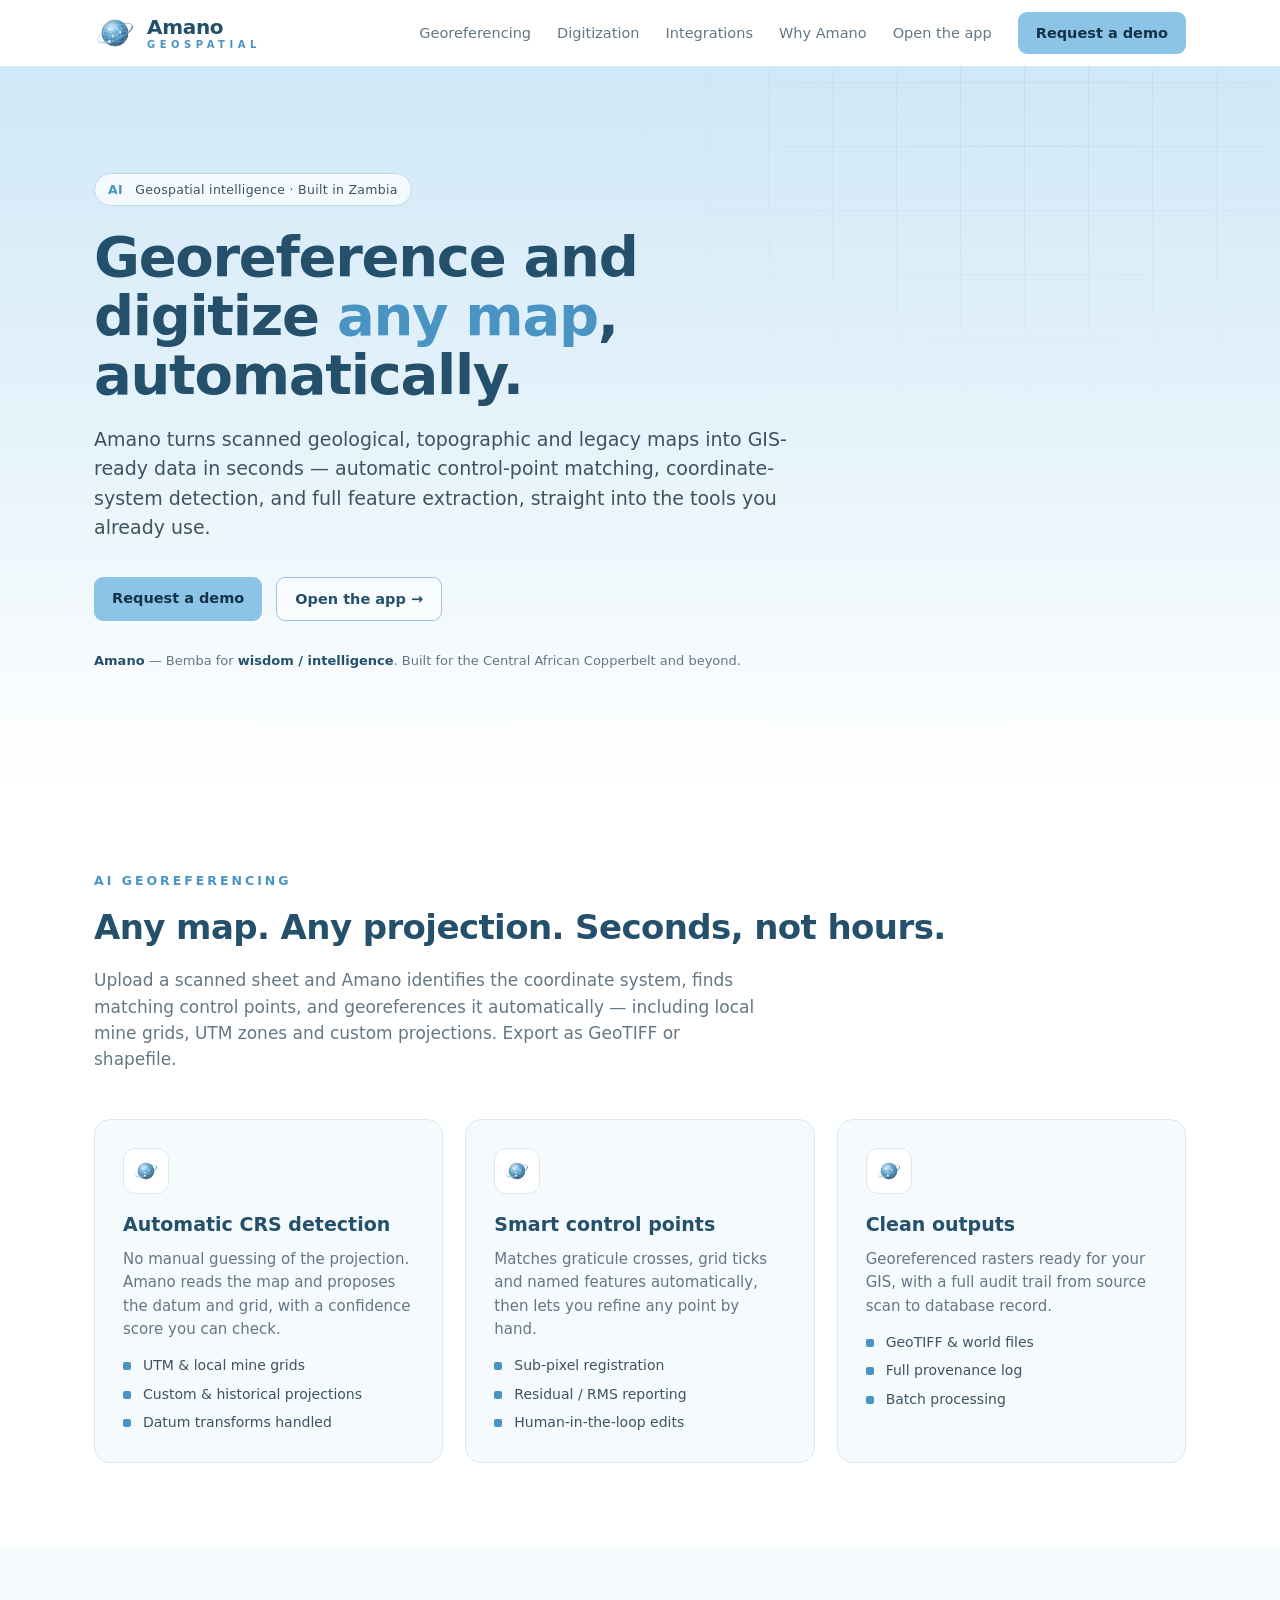
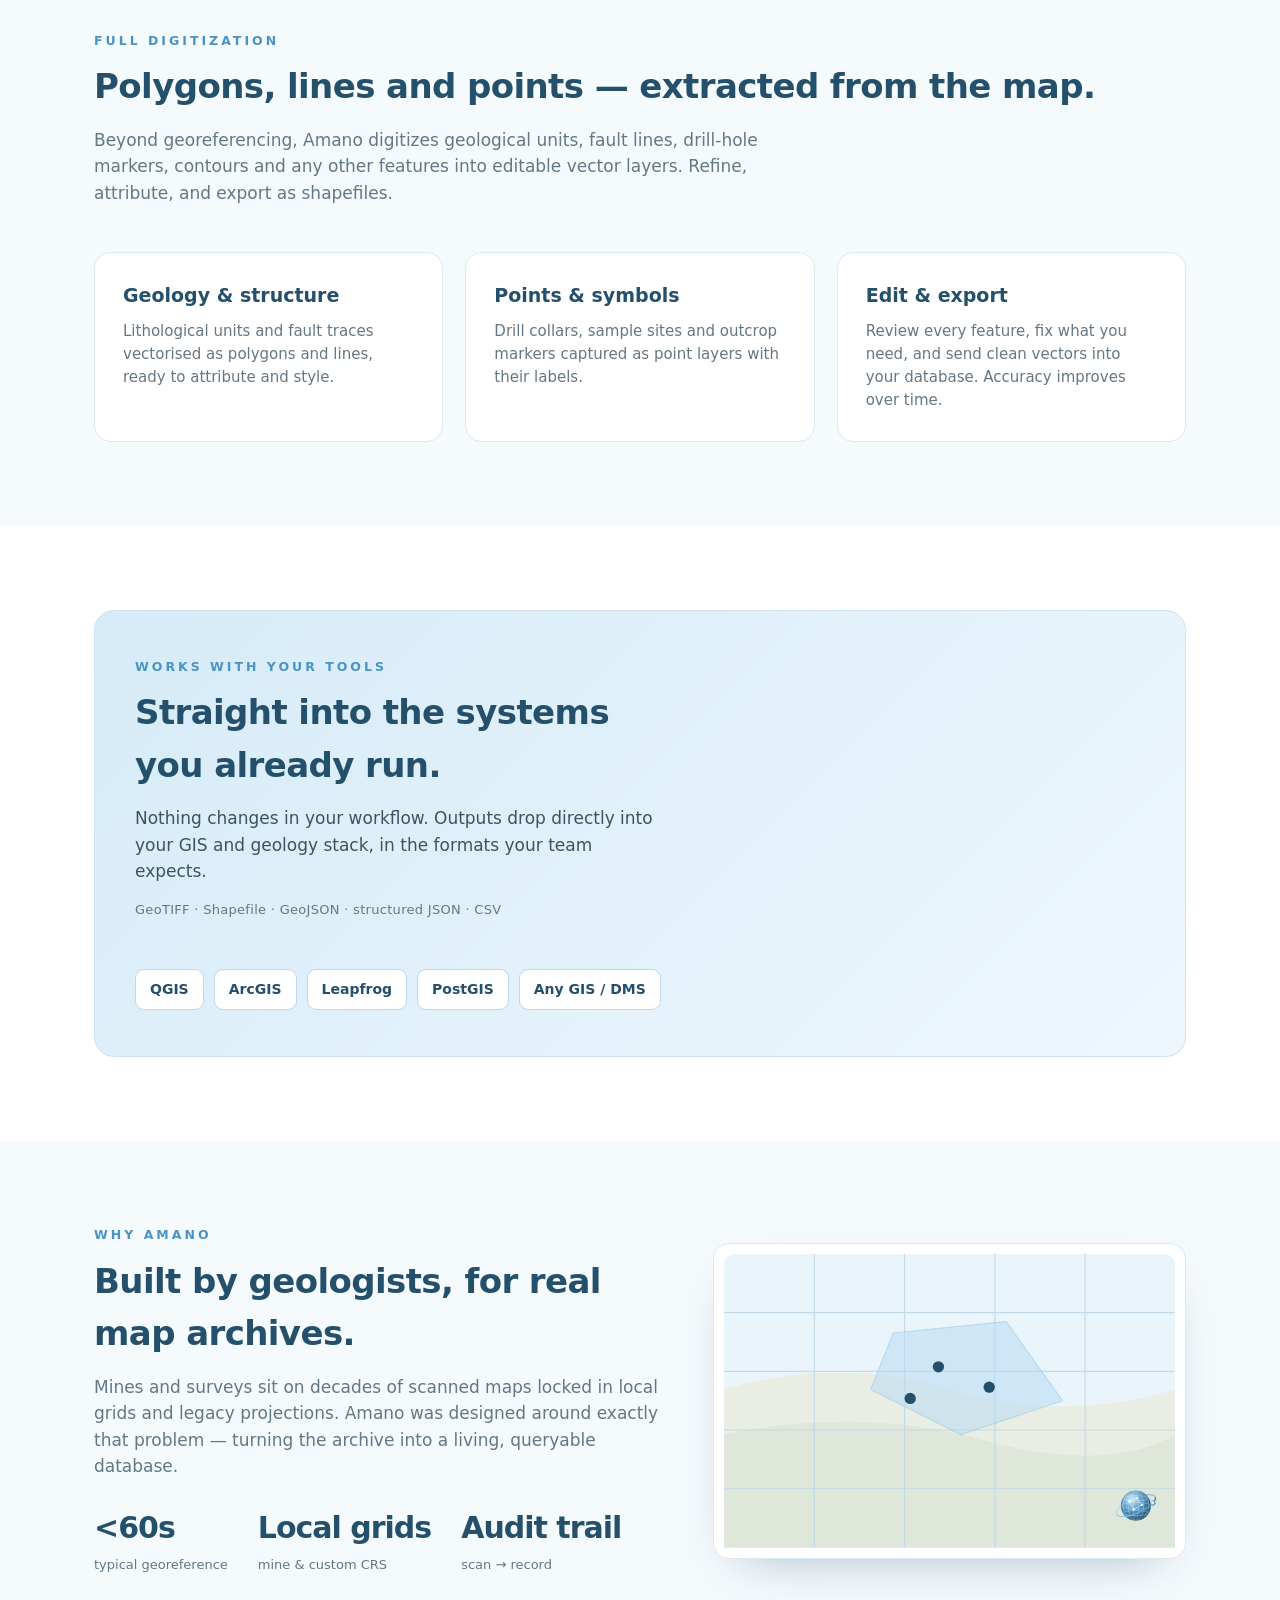
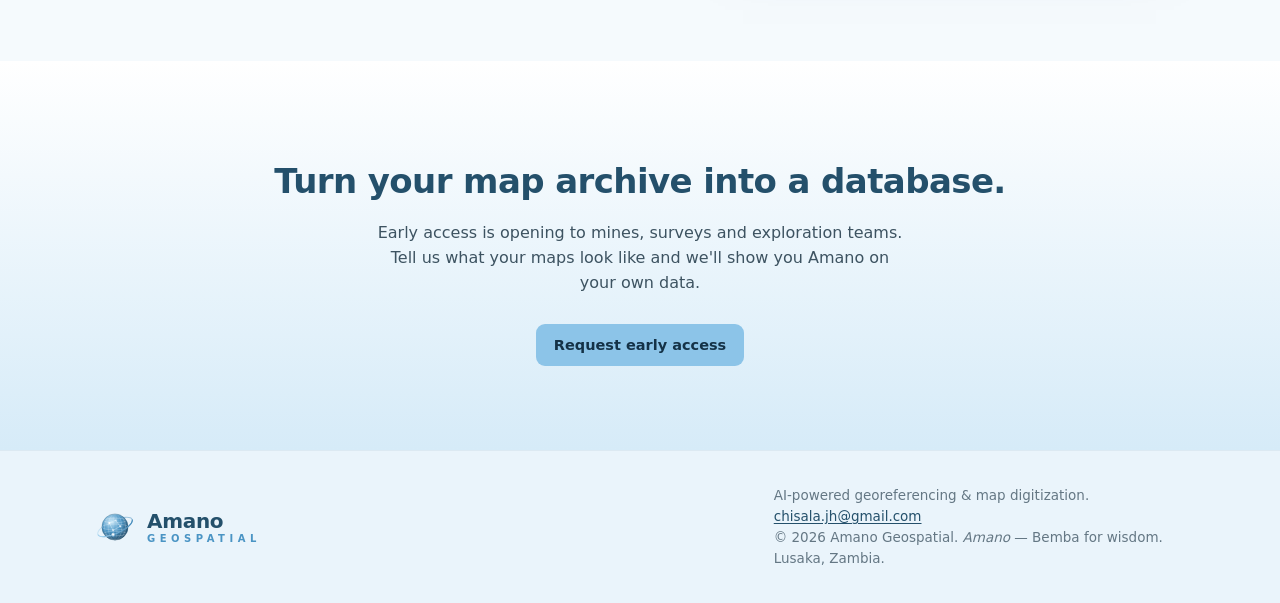
==== index.html @ bb5bf536 "Faded sky-blue and white palette across the app, site and logo Co-Authored-By: Claude Fable 5.2 <nor" ====
<!DOCTYPE html>
<html lang="en">
<head>
<meta charset="UTF-8">
<meta name="viewport" content="width=device-width, initial-scale=1.0">
<title>Amano Geospatial — AI georeferencing &amp; map digitization</title>
<meta name="description" content="Amano turns scanned geological, topographic and legacy maps into GIS-ready data: automatic georeferencing, coordinate-system detection and feature digitization. Built in Zambia.">
<link rel="canonical" href="https://amanogeospatial.com/">
<meta name="theme-color" content="#cfe8f7">

<!-- Icons -->
<link rel="icon" href="assets/favicon.ico" sizes="48x48">
<link rel="icon" href="assets/favicon.svg" type="image/svg+xml">
<link rel="apple-touch-icon" href="assets/apple-touch-icon.png">
<link rel="manifest" href="site.webmanifest">

<!-- Link previews (WhatsApp, LinkedIn, X) -->
<meta property="og:type" content="website">
<meta property="og:site_name" content="Amano Geospatial">
<meta property="og:title" content="Amano Geospatial — AI georeferencing &amp; map digitization">
<meta property="og:description" content="Turn scanned geological, topographic and legacy maps into GIS-ready data, automatically.">
<meta property="og:url" content="https://amanogeospatial.com/">
<meta property="og:image" content="https://amanogeospatial.com/assets/og-image.png">
<meta property="og:image:width" content="1200">
<meta property="og:image:height" content="630">
<meta property="og:image:alt" content="Amano Geospatial — georeference and digitize any map, automatically.">
<meta name="twitter:card" content="summary_large_image">
<meta name="twitter:title" content="Amano Geospatial — AI georeferencing &amp; map digitization">
<meta name="twitter:description" content="Turn scanned geological, topographic and legacy maps into GIS-ready data, automatically.">
<meta name="twitter:image" content="https://amanogeospatial.com/assets/og-image.png">

<link rel="stylesheet" href="css/style.css">

<script type="application/ld+json">
{
  "@context": "https://schema.org",
  "@type": "Organization",
  "name": "Amano Geospatial",
  "url": "https://amanogeospatial.com/",
  "logo": "https://amanogeospatial.com/assets/icon-512.png",
  "description": "AI-powered georeferencing and map digitization.",
  "email": "chisala.jh@gmail.com",
  "address": { "@type": "PostalAddress", "addressLocality": "Lusaka", "addressCountry": "ZM" }
}
</script>
</head>
<body>

<header class="nav">
  <div class="wrap">
    <a class="brand" href="#top" aria-label="Amano Geospatial — home">
      <img class="ico" src="assets/logo-animated.svg" alt="" width="38" height="38">
      <span class="wm"><b>Amano</b><span>GEOSPATIAL</span></span>
    </a>
    <nav class="links" aria-label="Main">
      <a href="#georef">Georeferencing</a>
      <a href="#digit">Digitization</a>
      <a href="#integrate">Integrations</a>
      <a href="#why">Why Amano</a>
      <a href="app/">Open the app</a>
      <a class="btn" href="mailto:chisala.jh@gmail.com?subject=Amano%20Geospatial%20demo">Request a demo</a>
    </nav>
  </div>
</header>

<main id="top">
  <section class="hero">
    <div class="wrap">
      <div class="tagpill"><b>AI</b> &nbsp;Geospatial intelligence · Built in Zambia</div>
      <h1>Georeference and digitize <em>any map</em>, automatically.</h1>
      <p class="sub">Amano turns scanned geological, topographic and legacy maps into GIS-ready data in seconds — automatic control-point matching, coordinate-system detection, and full feature extraction, straight into the tools you already use.</p>
      <div class="cta">
        <a class="btn" href="mailto:chisala.jh@gmail.com?subject=Amano%20Geospatial%20demo">Request a demo</a>
        <a class="btn ghost" href="app/">Open the app →</a>
      </div>
      <div class="meta"><b>Amano</b> — Bemba for <b>wisdom / intelligence</b>. Built for the Central African Copperbelt and beyond.</div>
    </div>
  </section>

  <section id="georef">
    <div class="wrap">
      <div class="eyebrow">AI Georeferencing</div>
      <h2>Any map. Any projection. Seconds, not hours.</h2>
      <p class="lead">Upload a scanned sheet and Amano identifies the coordinate system, finds matching control points, and georeferences it automatically — including local mine grids, UTM zones and custom projections. Export as GeoTIFF or shapefile.</p>
      <div class="grid">
        <div class="card">
          <div class="cico"><img class="ico" src="assets/logo-animated.svg" alt="" width="38" height="38"></div>
          <h3>Automatic CRS detection</h3>
          <p>No manual guessing of the projection. Amano reads the map and proposes the datum and grid, with a confidence score you can check.</p>
          <ul><li>UTM &amp; local mine grids</li><li>Custom &amp; historical projections</li><li>Datum transforms handled</li></ul>
        </div>
        <div class="card">
          <div class="cico"><img class="ico" src="assets/logo-animated.svg" alt="" width="38" height="38"></div>
          <h3>Smart control points</h3>
          <p>Matches graticule crosses, grid ticks and named features automatically, then lets you refine any point by hand.</p>
          <ul><li>Sub-pixel registration</li><li>Residual / RMS reporting</li><li>Human-in-the-loop edits</li></ul>
        </div>
        <div class="card">
          <div class="cico"><img class="ico" src="assets/logo-animated.svg" alt="" width="38" height="38"></div>
          <h3>Clean outputs</h3>
          <p>Georeferenced rasters ready for your GIS, with a full audit trail from source scan to database record.</p>
          <ul><li>GeoTIFF &amp; world files</li><li>Full provenance log</li><li>Batch processing</li></ul>
        </div>
      </div>
    </div>
  </section>

  <section id="digit" class="tint">
    <div class="wrap">
      <div class="eyebrow">Full Digitization</div>
      <h2>Polygons, lines and points — extracted from the map.</h2>
      <p class="lead">Beyond georeferencing, Amano digitizes geological units, fault lines, drill-hole markers, contours and any other features into editable vector layers. Refine, attribute, and export as shapefiles.</p>
      <div class="grid">
        <div class="card"><h3>Geology &amp; structure</h3><p>Lithological units and fault traces vectorised as polygons and lines, ready to attribute and style.</p></div>
        <div class="card"><h3>Points &amp; symbols</h3><p>Drill collars, sample sites and outcrop markers captured as point layers with their labels.</p></div>
        <div class="card"><h3>Edit &amp; export</h3><p>Review every feature, fix what you need, and send clean vectors into your database. Accuracy improves over time.</p></div>
      </div>
    </div>
  </section>

  <section id="integrate">
    <div class="wrap">
      <div class="band">
        <div class="copy">
          <div class="eyebrow">Works with your tools</div>
          <h2>Straight into the systems you already run.</h2>
          <p class="lead">Nothing changes in your workflow. Outputs drop directly into your GIS and geology stack, in the formats your team expects.</p>
          <div class="formats">GeoTIFF · Shapefile · GeoJSON · structured JSON · CSV</div>
        </div>
        <div>
          <div class="chips">
            <span class="chip">QGIS</span><span class="chip">ArcGIS</span><span class="chip">Leapfrog</span>
            <span class="chip">PostGIS</span><span class="chip">Any GIS / DMS</span>
          </div>
        </div>
      </div>
    </div>
  </section>

  <section id="why" class="why">
    <div class="wrap">
      <div class="two">
        <div>
          <div class="eyebrow">Why Amano</div>
          <h2>Built by geologists, for real map archives.</h2>
          <p class="lead">Mines and surveys sit on decades of scanned maps locked in local grids and legacy projections. Amano was designed around exactly that problem — turning the archive into a living, queryable database.</p>
          <div class="statrow">
            <div class="stat"><b>&lt;60s</b><span>typical georeference</span></div>
            <div class="stat"><b>Local grids</b><span>mine &amp; custom CRS</span></div>
            <div class="stat"><b>Audit trail</b><span>scan → record</span></div>
          </div>
        </div>
        <div class="mapcard">
          <svg viewBox="0 0 400 260" width="100%" role="img" aria-label="Illustration of a georeferenced map">
            <rect width="400" height="260" rx="10" fill="#eaf4fb"/>
            <path d="M0 120 Q100 90 200 120 T400 120 L400 260 L0 260Z" fill="#e9ede3"/>
            <path d="M0 160 Q120 135 230 165 T400 160 L400 260 L0 260Z" fill="#dfe6da"/>
            <g stroke="#c2d9e8" stroke-width="1">
              <line x1="0" y1="52" x2="400" y2="52"/><line x1="0" y1="104" x2="400" y2="104"/>
              <line x1="0" y1="156" x2="400" y2="156"/><line x1="0" y1="208" x2="400" y2="208"/>
              <line x1="80" y1="0" x2="80" y2="260"/><line x1="160" y1="0" x2="160" y2="260"/>
              <line x1="240" y1="0" x2="240" y2="260"/><line x1="320" y1="0" x2="320" y2="260"/>
            </g>
            <polygon points="150,70 250,60 300,130 210,160 130,120" fill="#b9dcf2" opacity="0.55" stroke="#8cc4e8"/>
            <circle cx="190" cy="100" r="5" fill="#24506b"/><circle cx="235" cy="118" r="5" fill="#24506b"/>
            <circle cx="165" cy="128" r="5" fill="#24506b"/>
            <image href="assets/logo-icon.svg" x="344" y="202" width="42" height="42"/>
          </svg>
        </div>
      </div>
    </div>
  </section>

  <section class="final">
    <div class="wrap">
      <h2>Turn your map archive into a database.</h2>
      <p>Early access is opening to mines, surveys and exploration teams. Tell us what your maps look like and we'll show you Amano on your own data.</p>
      <div class="cta center">
        <a class="btn" href="mailto:chisala.jh@gmail.com?subject=Amano%20Geospatial%20early%20access">Request early access</a>
      </div>
    </div>
  </section>
</main>

<footer>
  <div class="wrap">
    <a class="brand" href="#top" aria-label="Amano Geospatial — back to top">
      <img class="ico" src="assets/logo-animated.svg" alt="" width="38" height="38">
      <span class="wm"><b>Amano</b><span>GEOSPATIAL</span></span>
    </a>
    <div class="note">AI-powered georeferencing &amp; map digitization. <a href="mailto:chisala.jh@gmail.com">chisala.jh@gmail.com</a><br>© 2026 Amano Geospatial. <em>Amano</em> — Bemba for wisdom. Lusaka, Zambia.</div>
  </div>
</footer>

</body>
</html>
---- css/style.css ----
/* Amano Geospatial — site styles */
:root{
  --cobalt:#24506b; --cobalt2:#4a94c4; --amber:#8cc4e8; --amber2:#b9dcf2;
  --ink:#1c2f3b; --paper:#f5fafd; --slate:#647784; --line:#dce9f2;
}
*{box-sizing:border-box;margin:0;padding:0}
html{scroll-behavior:smooth}
body{font-family:'Segoe UI','Inter',system-ui,-apple-system,Arial,sans-serif;color:var(--ink);background:#fff;line-height:1.55;-webkit-font-smoothing:antialiased}
.wrap{max-width:1140px;margin:0 auto;padding:0 24px}
a{color:inherit;text-decoration:none}
a:focus-visible{outline:3px solid var(--amber2);outline-offset:3px;border-radius:6px}
[id]{scroll-margin-top:76px}

/* wordmark */
.brand{display:flex;align-items:center;gap:11px}
.brand .ico{width:42px;height:42px;flex:0 0 42px}
.brand .wm{display:flex;flex-direction:column;line-height:1}
.brand .wm b{font-size:20px;font-weight:700;letter-spacing:-.3px;color:var(--cobalt)}
.brand .wm span{font-size:10px;font-weight:600;letter-spacing:4.5px;color:var(--amber);margin-top:3px}

/* nav */
header.nav{position:sticky;top:0;z-index:20;background:rgba(255,255,255,.9);backdrop-filter:blur(8px);-webkit-backdrop-filter:blur(8px);border-bottom:1px solid var(--line)}
.nav .wrap{display:flex;align-items:center;justify-content:space-between;height:66px}
.nav .links{display:flex;gap:26px;align-items:center}
.nav .links a{font-size:14.5px;color:var(--slate);font-weight:500}
.nav .links a:hover{color:var(--cobalt)}
.btn,.nav .links a.btn{display:inline-block;background:var(--amber);color:#fff;font-weight:600;font-size:14.5px;padding:10px 18px;border-radius:9px;transition:.15s}
.btn:hover,.nav .links a.btn:hover{background:#74b4dd;color:#fff;transform:translateY(-1px)}
.btn.ghost{background:transparent;color:#fff;border:1px solid rgba(255,255,255,.35)}
.btn.ghost:hover{background:rgba(255,255,255,.1)}

/* hero */
.hero{position:relative;padding:20px 0;background:radial-gradient(1200px 600px at 78% -10%,#4a94c4 0%,#24506b 55%,#1d4460 100%);color:#fff;overflow:hidden}
.hero::after{content:"";position:absolute;inset:0;background-image:
   repeating-linear-gradient(0deg,rgba(255,255,255,.05) 0 1px,transparent 1px 64px),
   repeating-linear-gradient(90deg,rgba(255,255,255,.05) 0 1px,transparent 1px 64px);
   -webkit-mask:radial-gradient(600px 400px at 80% 10%,#000,transparent 75%);
   mask:radial-gradient(600px 400px at 80% 10%,#000,transparent 75%);pointer-events:none}
.hero .wrap{position:relative;z-index:2;padding:86px 24px 96px}
.tagpill{display:inline-flex;align-items:center;gap:8px;font-size:12.5px;letter-spacing:.3px;background:rgba(255,255,255,.08);border:1px solid rgba(255,255,255,.16);padding:6px 13px;border-radius:999px;color:#dfe6da;margin-bottom:22px}
.tagpill b{color:var(--amber2);font-weight:700}
h1{font-size:clamp(32px,5vw,56px);font-weight:700;letter-spacing:-1.3px;line-height:1.05;max-width:16ch}
h1 em{font-style:normal;color:var(--amber2)}
.hero p.sub{margin-top:20px;font-size:clamp(16px,2vw,19px);color:#d5dccf;max-width:60ch}
.cta{margin-top:34px;display:flex;gap:14px;flex-wrap:wrap}
.cta.center{justify-content:center;margin-top:28px}
.hero .meta{margin-top:30px;font-size:13px;color:#a9b5a6}
.hero .meta b{color:#e9ede3}

/* sections */
section{padding:84px 0}
section.tint{background:var(--paper)}
.eyebrow{font-size:12.5px;font-weight:700;letter-spacing:3px;text-transform:uppercase;color:var(--amber)}
h2{font-size:clamp(24px,3.3vw,34px);font-weight:700;letter-spacing:-.6px;color:var(--cobalt);margin-top:10px}
.lead{color:var(--slate);font-size:17px;max-width:62ch;margin-top:14px}

.grid{display:grid;grid-template-columns:repeat(3,1fr);gap:22px;margin-top:46px}
.card{background:var(--paper);border:1px solid var(--line);border-radius:16px;padding:28px}
section.tint .card{background:#fff}
.card .cico{width:46px;height:46px;border-radius:12px;background:#fff;border:1px solid var(--line);display:flex;align-items:center;justify-content:center;margin-bottom:16px}
.card .cico .ico{width:26px;height:26px}
.card h3{font-size:19px;color:var(--cobalt);font-weight:700}
.card p{color:var(--slate);font-size:15px;margin-top:9px}
.card ul{list-style:none;margin-top:14px;display:flex;flex-direction:column;gap:7px}
.card li{font-size:14px;color:#3d5361;padding-left:20px;position:relative}
.card li::before{content:"";position:absolute;left:0;top:7px;width:8px;height:8px;border-radius:2px;background:var(--amber)}

/* integrations band */
.band{background:var(--cobalt);color:#fff;border-radius:20px;padding:46px 40px;display:flex;gap:40px;align-items:center;flex-wrap:wrap;justify-content:space-between}
.band .copy{max-width:52ch}
.band .eyebrow{color:var(--amber2)}
.band h2{color:#fff}
.band .lead{color:#c3cdbd}
.chips{display:flex;gap:10px;flex-wrap:wrap;margin-top:8px}
.chip{background:rgba(255,255,255,.1);border:1px solid rgba(255,255,255,.18);border-radius:9px;padding:9px 14px;font-size:14px;font-weight:600;color:#f1f4ec}
.formats{font-size:13px;color:#a9b5a6;margin-top:16px;letter-spacing:.3px}

/* why */
.why{background:var(--paper)}
.why .two{display:grid;grid-template-columns:1.1fr .9fr;gap:40px;align-items:center}
.statrow{display:flex;gap:30px;margin-top:26px;flex-wrap:wrap}
.stat b{display:block;font-size:30px;color:var(--cobalt);font-weight:700;letter-spacing:-1px}
.stat span{font-size:13px;color:var(--slate)}
.mapcard{background:#fff;border:1px solid var(--line);border-radius:16px;padding:10px;box-shadow:0 20px 50px -30px rgba(36,80,107,.5)}
.mapcard svg{display:block}

/* cta footer */
.final{background:radial-gradient(900px 500px at 50% 120%,#4a94c4,#24506b);color:#fff;text-align:center}
.final h2{color:#fff}
.final p{color:#d5dccf;max-width:52ch;margin:14px auto 0}
footer{background:#1d4460;color:#a9b5a6;font-size:13.5px;padding:34px 0}
footer .wrap{display:flex;justify-content:space-between;gap:20px;flex-wrap:wrap;align-items:center}
footer .brand .wm b{color:#fff}
footer .note{max-width:48ch}
footer .note a{color:#e9ede3;text-decoration:underline;text-underline-offset:2px}

@media(max-width:860px){
  .grid{grid-template-columns:1fr}
  .nav .links a:not(.btn){display:none}
  .why .two{grid-template-columns:1fr}
  section{padding:64px 0}
  .hero{padding:0}
  .hero .wrap{padding:64px 24px 72px}
  .band{padding:34px 26px}
}
@media(prefers-reduced-motion:reduce){
  html{scroll-behavior:auto}
  .btn{transition:none}
}

/* sky-and-white theme */
.btn,.nav .links a.btn{color:#143247}
.btn:hover,.nav .links a.btn:hover{color:#0f2a3c}
.brand .wm span,.eyebrow,.band .eyebrow{color:var(--cobalt2)}
.card li::before{background:var(--cobalt2)}
a:focus-visible{outline-color:var(--cobalt2)}
.hero{background:linear-gradient(180deg,#cfe8f7 0%,#e8f4fb 55%,#ffffff 100%);color:var(--ink)}
.hero::after{background-image:repeating-linear-gradient(0deg,rgba(36,80,107,.07) 0 1px,transparent 1px 64px),repeating-linear-gradient(90deg,rgba(36,80,107,.07) 0 1px,transparent 1px 64px)}
h1{color:var(--cobalt)} h1 em{color:var(--cobalt2)}
.hero p.sub{color:#3d5361}
.tagpill{background:rgba(255,255,255,.7);border-color:#bcd9ec;color:#3d5361} .tagpill b{color:var(--cobalt2)}
.btn.ghost{color:var(--cobalt);border-color:#9cc4de;background:rgba(255,255,255,.6)} .btn.ghost:hover{background:#fff;color:var(--cobalt)}
.hero .meta{color:#647784} .hero .meta b{color:var(--cobalt)}
.band{background:linear-gradient(135deg,#d6ebf8,#eef7fd);color:var(--ink);border:1px solid #cfe2ef}
.band h2{color:var(--cobalt)} .band .lead{color:#3d5361}
.chip{background:#fff;border-color:#bcd9ec;color:var(--cobalt)} .formats{color:#647784}
.final{background:linear-gradient(180deg,#ffffff 0%,#d6ebf8 100%);color:var(--ink)}
.final h2{color:var(--cobalt)} .final p{color:#3d5361}
footer{background:#eaf4fb;color:#647784;border-top:1px solid #dce9f2}
footer .brand .wm b{color:var(--cobalt)} footer .note a{color:var(--cobalt)}
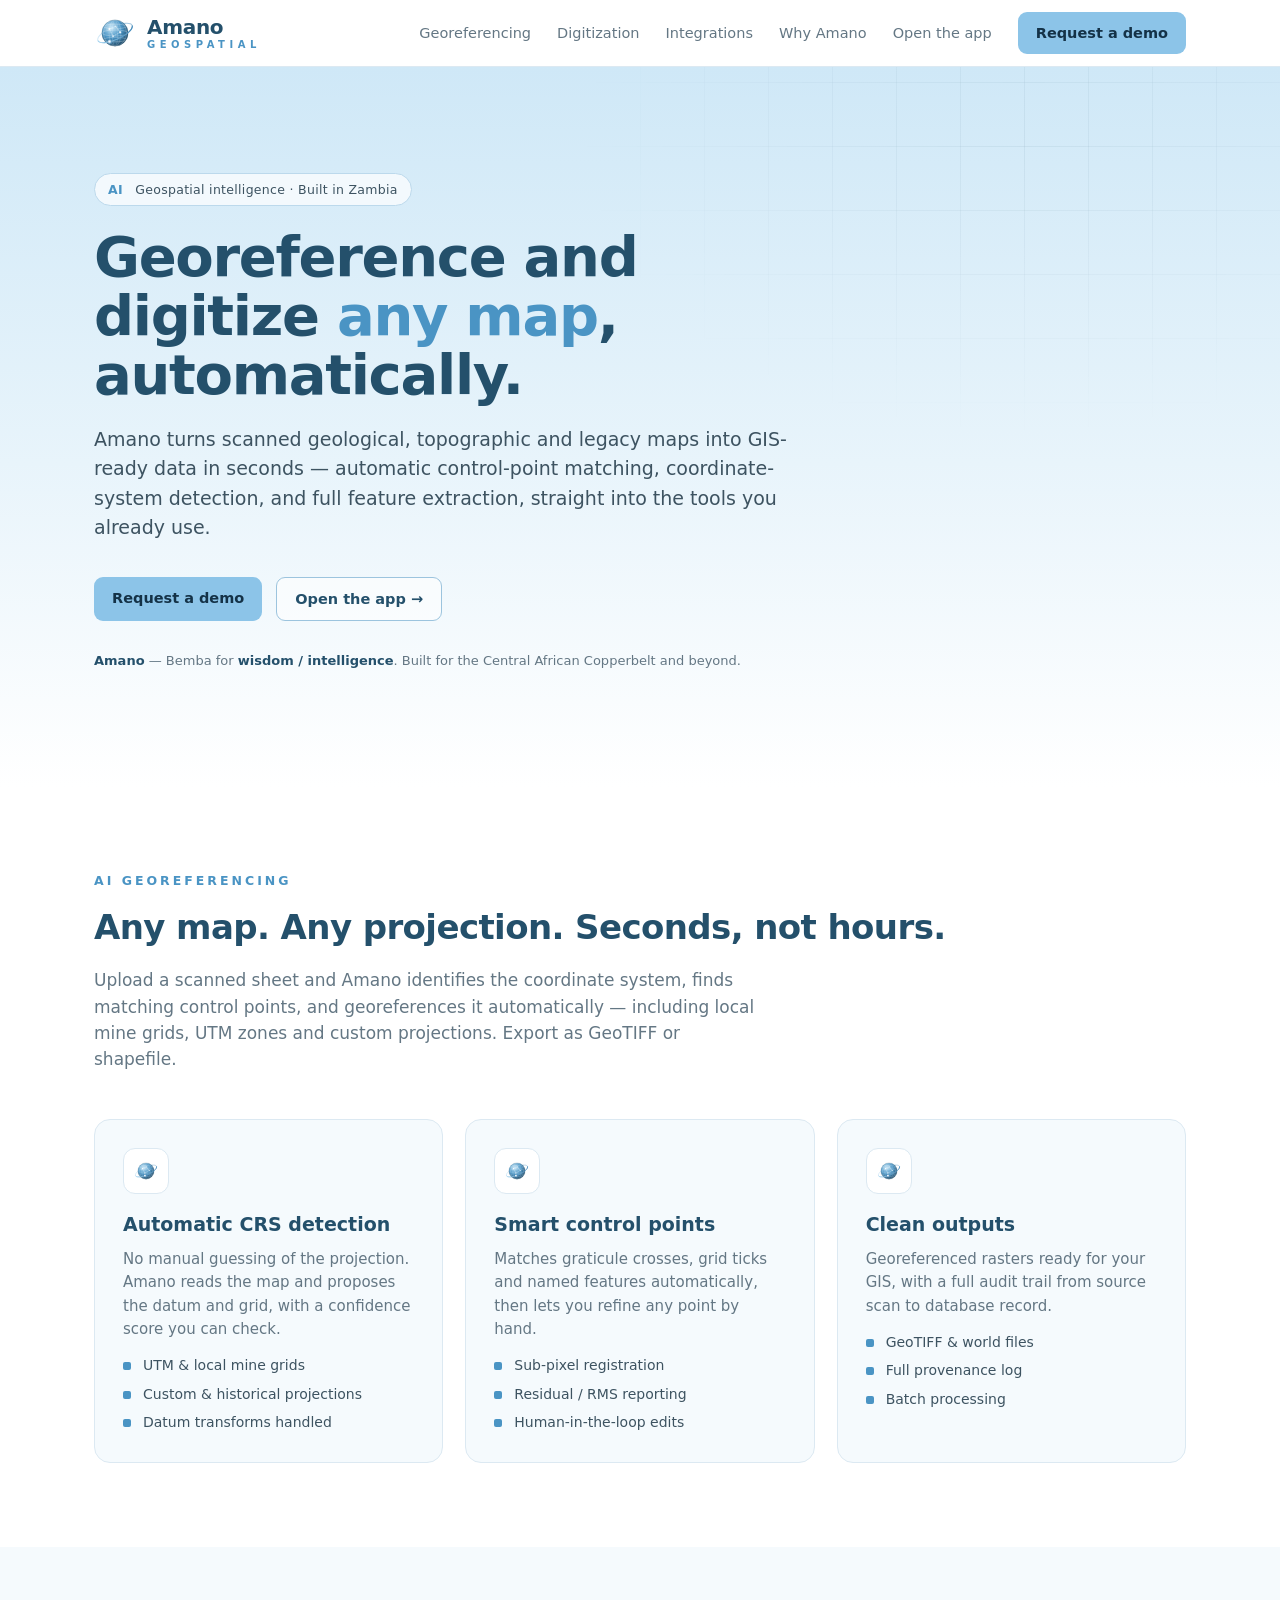
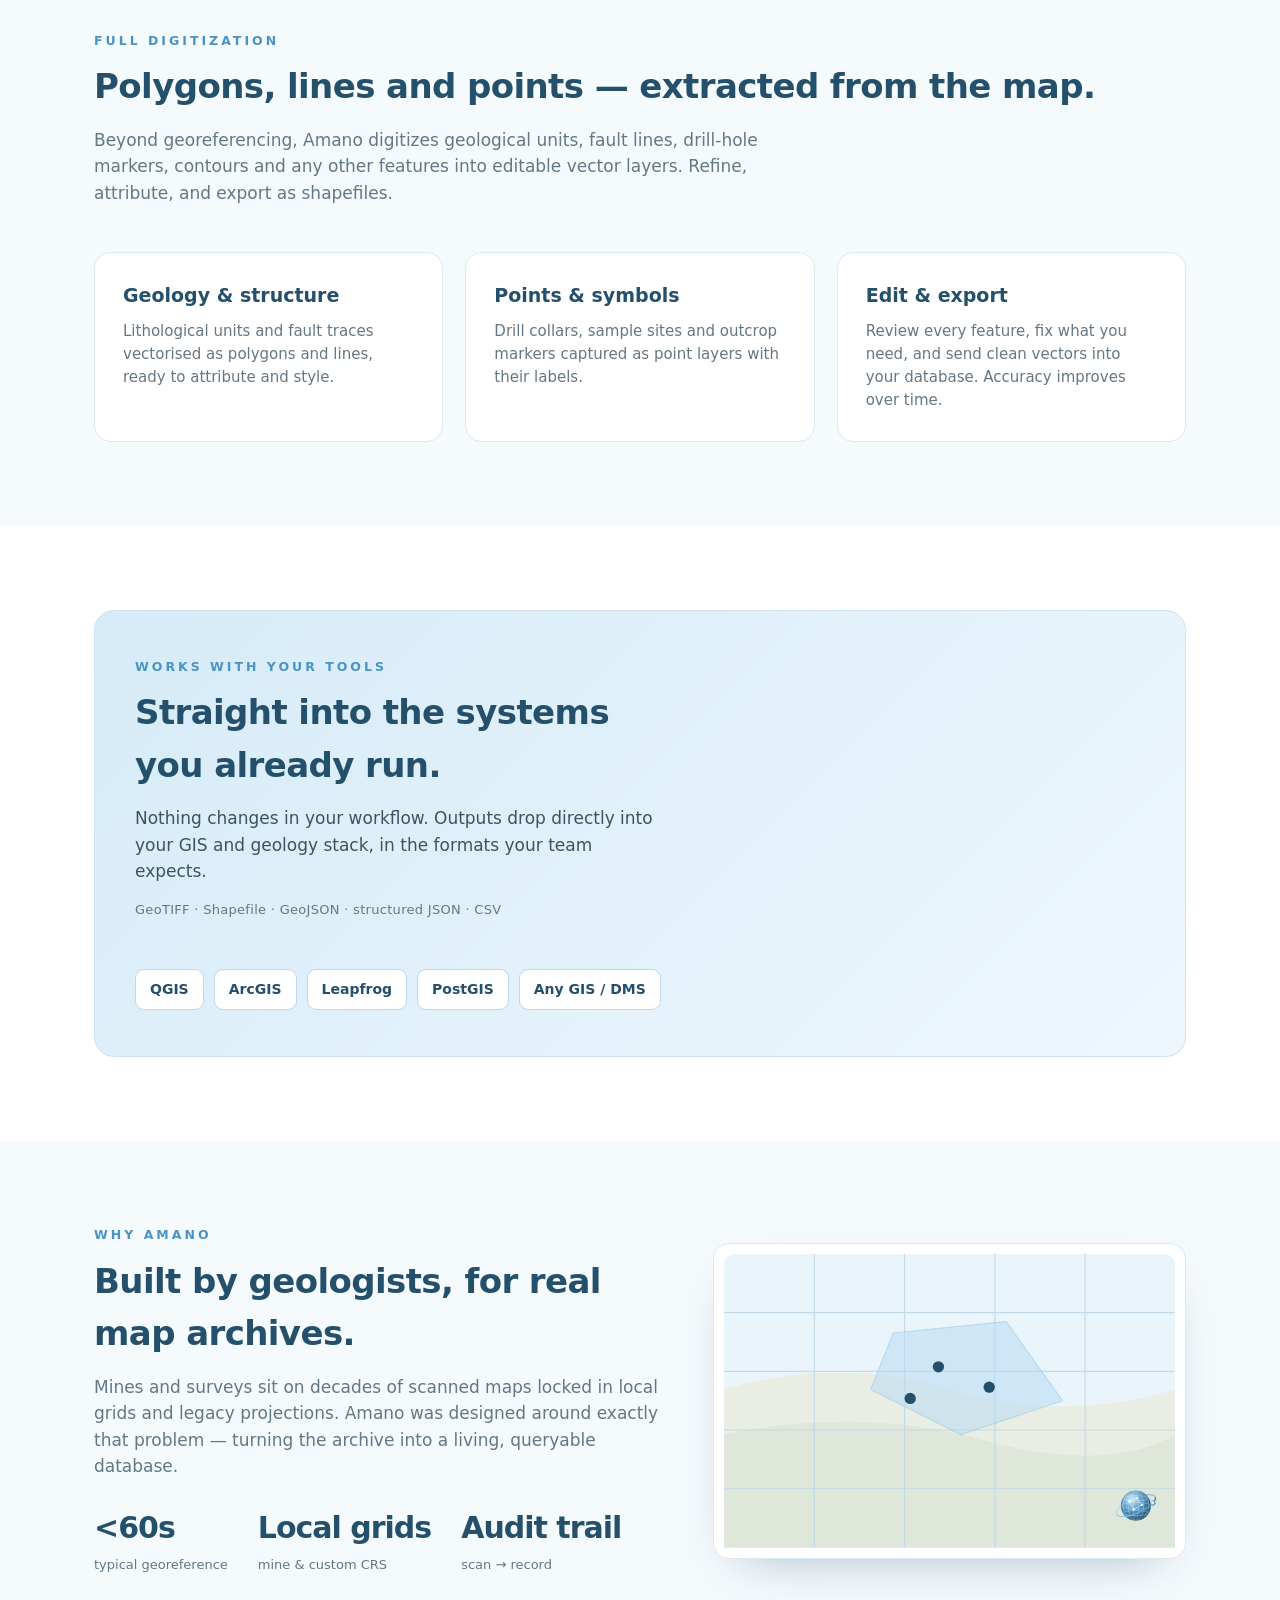
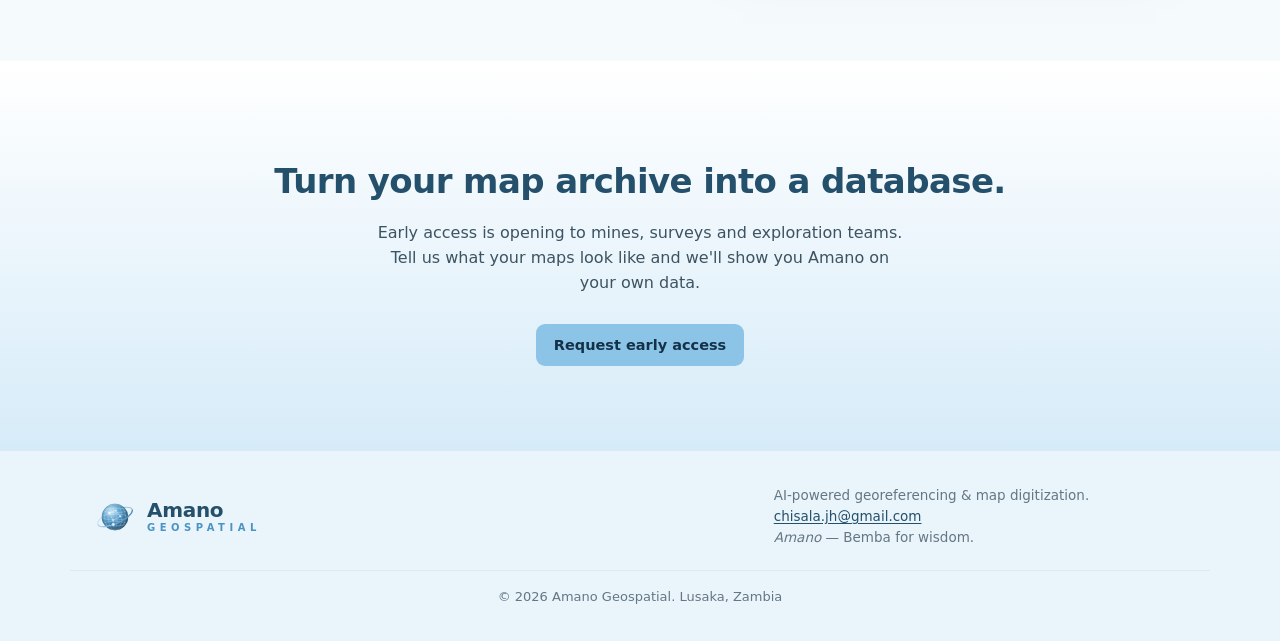
==== commit 7d9c2891: "Put the copyright line at the very bottom of the app and the site Co-Authored-By: Claude Fable 5.2 <" ====
--- a/index.html
+++ b/index.html
@@ -188,8 +188,9 @@
       <img class="ico" src="assets/logo-animated.svg" alt="" width="38" height="38">
       <span class="wm"><b>Amano</b><span>GEOSPATIAL</span></span>
     </a>
-    <div class="note">AI-powered georeferencing &amp; map digitization. <a href="mailto:chisala.jh@gmail.com">chisala.jh@gmail.com</a><br>© 2026 Amano Geospatial. <em>Amano</em> — Bemba for wisdom. Lusaka, Zambia.</div>
+    <div class="note">AI-powered georeferencing &amp; map digitization. <a href="mailto:chisala.jh@gmail.com">chisala.jh@gmail.com</a><br><em>Amano</em> — Bemba for wisdom.</div>
   </div>
+  <div class="wrap copy">© 2026 Amano Geospatial. Lusaka, Zambia</div>
 </footer>
 
 </body>
--- a/css/style.css
+++ b/css/style.css
@@ -128,3 +128,5 @@
 .final h2{color:var(--cobalt)} .final p{color:#3d5361}
 footer{background:#eaf4fb;color:#647784;border-top:1px solid #dce9f2}
 footer .brand .wm b{color:var(--cobalt)} footer .note a{color:var(--cobalt)}
+
+footer .wrap.copy{display:block;text-align:center;margin-top:22px;padding-top:16px;border-top:1px solid #dce9f2;font-size:13px}
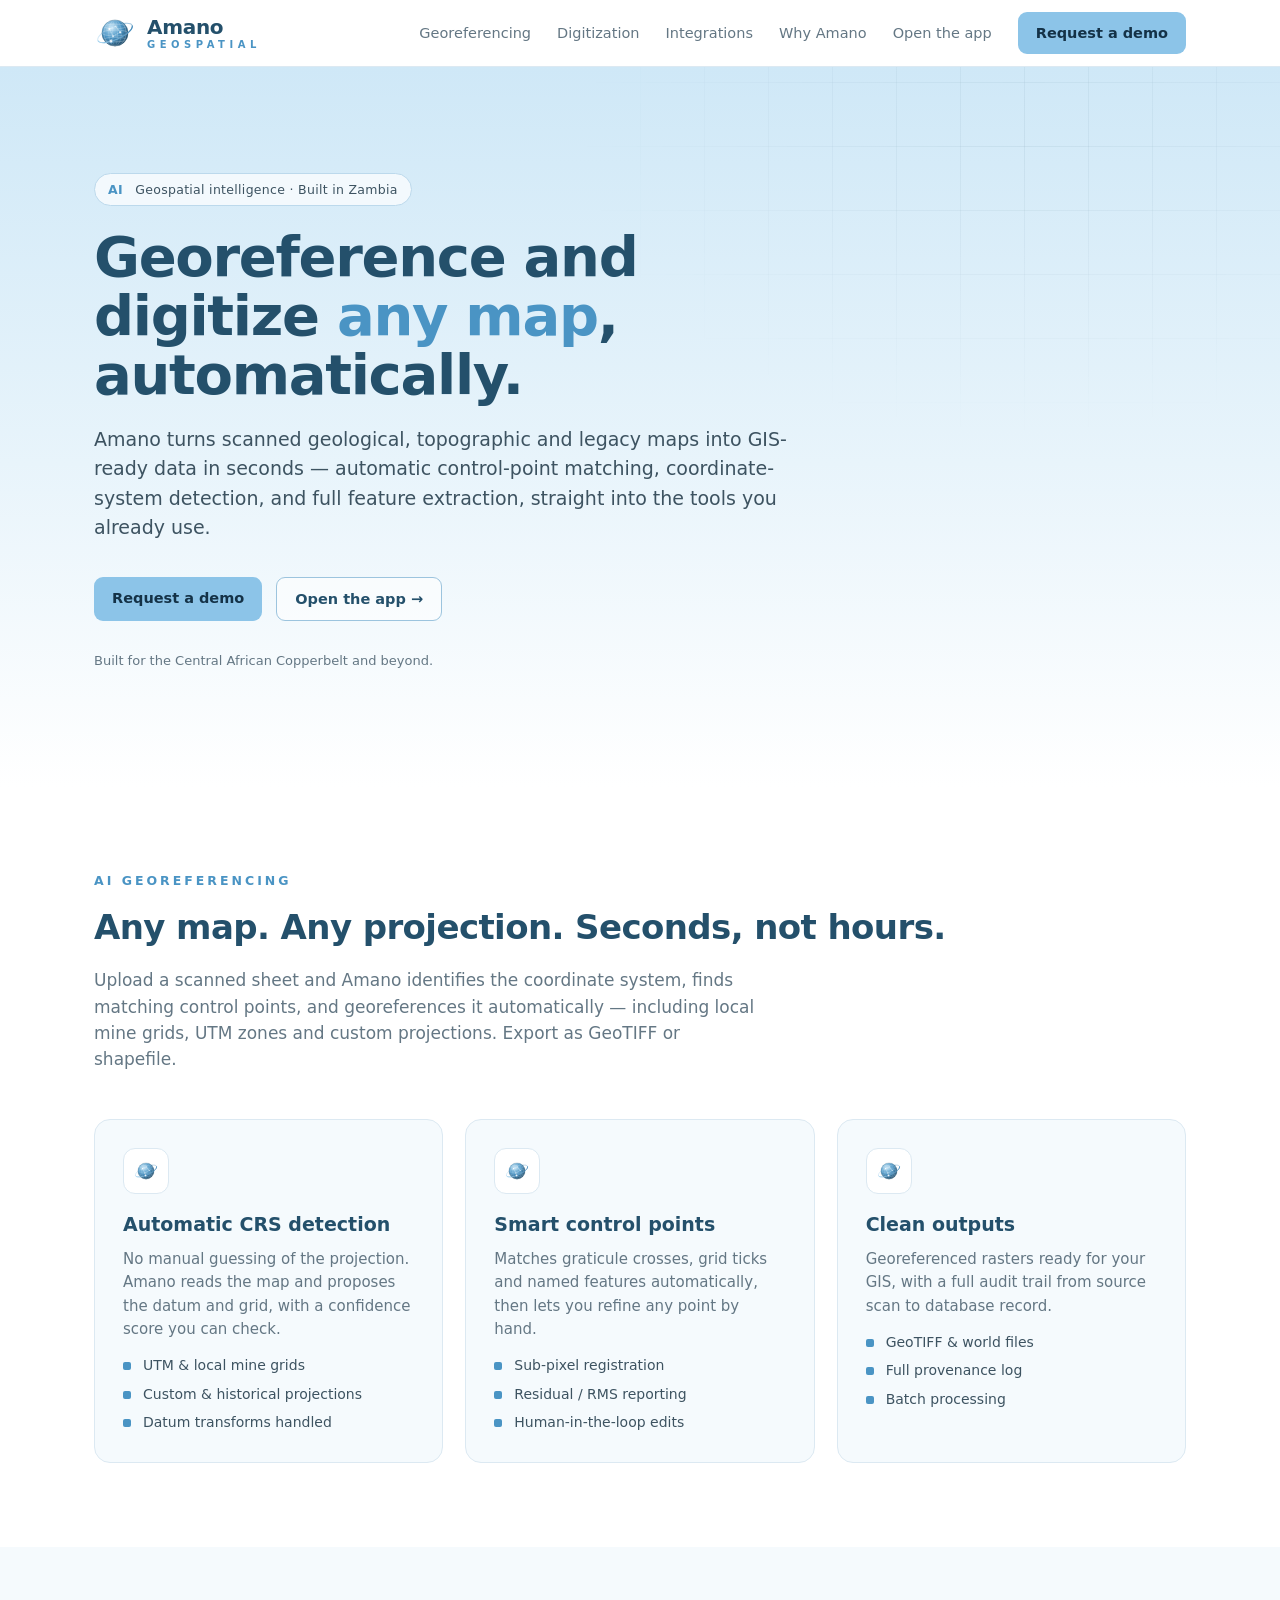
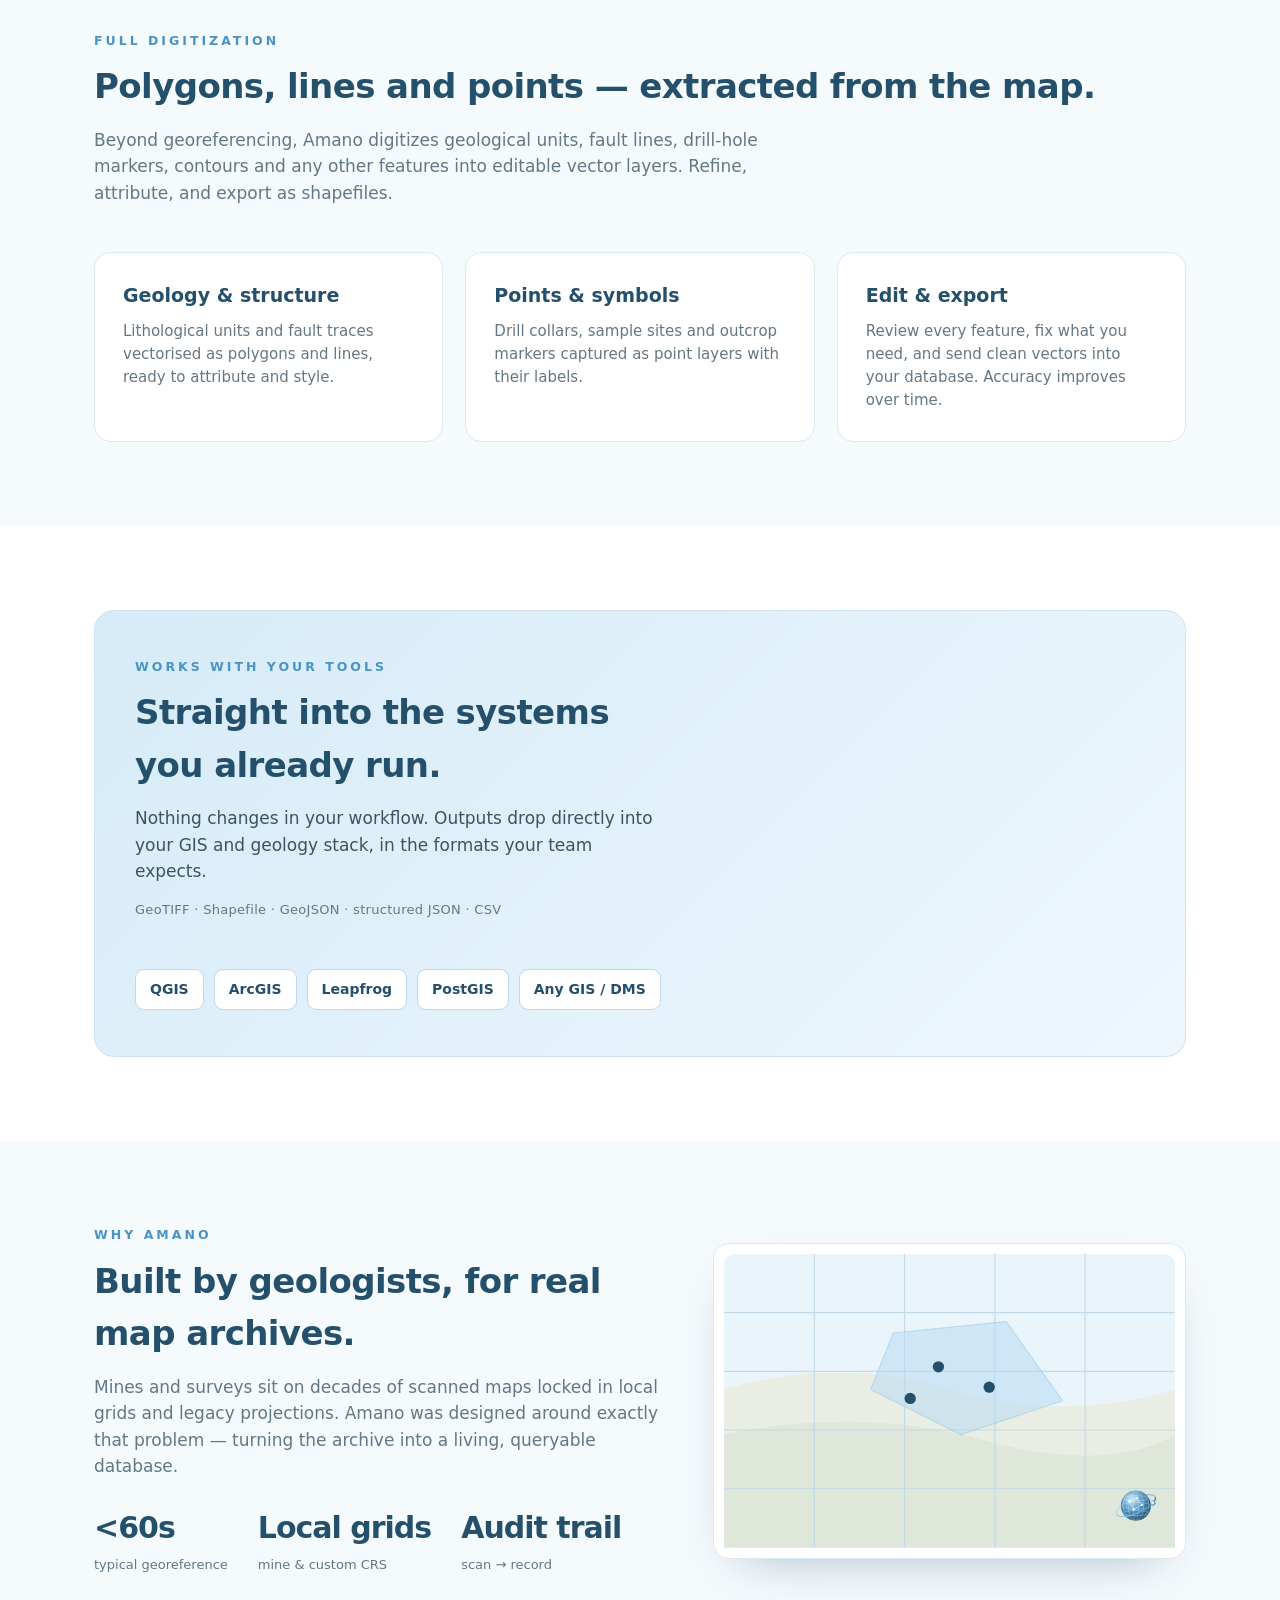
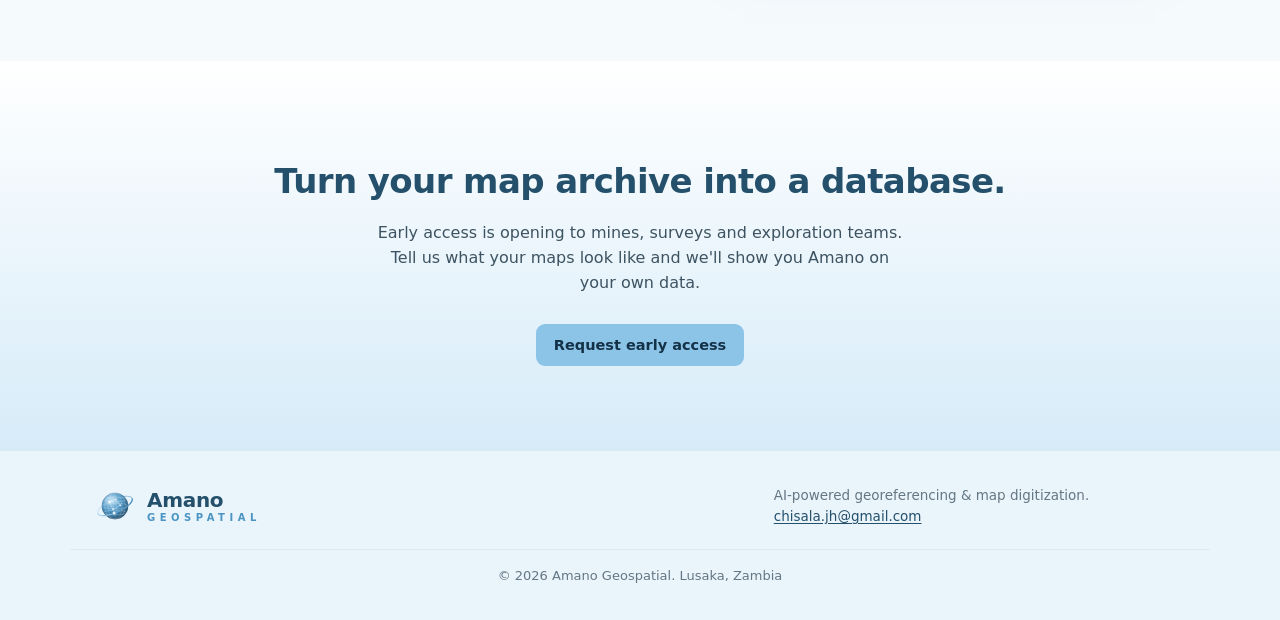
==== commit 8b2604d9: "Remove the explanations of the name Amano Co-Authored-By: Claude Fable 5.2 <noreply@anthropic.com> C" ====
--- a/index.html
+++ b/index.html
@@ -73,7 +73,7 @@
         <a class="btn" href="mailto:chisala.jh@gmail.com?subject=Amano%20Geospatial%20demo">Request a demo</a>
         <a class="btn ghost" href="app/">Open the app →</a>
       </div>
-      <div class="meta"><b>Amano</b> — Bemba for <b>wisdom / intelligence</b>. Built for the Central African Copperbelt and beyond.</div>
+      <div class="meta">Built for the Central African Copperbelt and beyond.</div>
     </div>
   </section>
 
@@ -188,7 +188,7 @@
       <img class="ico" src="assets/logo-animated.svg" alt="" width="38" height="38">
       <span class="wm"><b>Amano</b><span>GEOSPATIAL</span></span>
     </a>
-    <div class="note">AI-powered georeferencing &amp; map digitization. <a href="mailto:chisala.jh@gmail.com">chisala.jh@gmail.com</a><br><em>Amano</em> — Bemba for wisdom.</div>
+    <div class="note">AI-powered georeferencing &amp; map digitization. <a href="mailto:chisala.jh@gmail.com">chisala.jh@gmail.com</a></div>
   </div>
   <div class="wrap copy">© 2026 Amano Geospatial. Lusaka, Zambia</div>
 </footer>
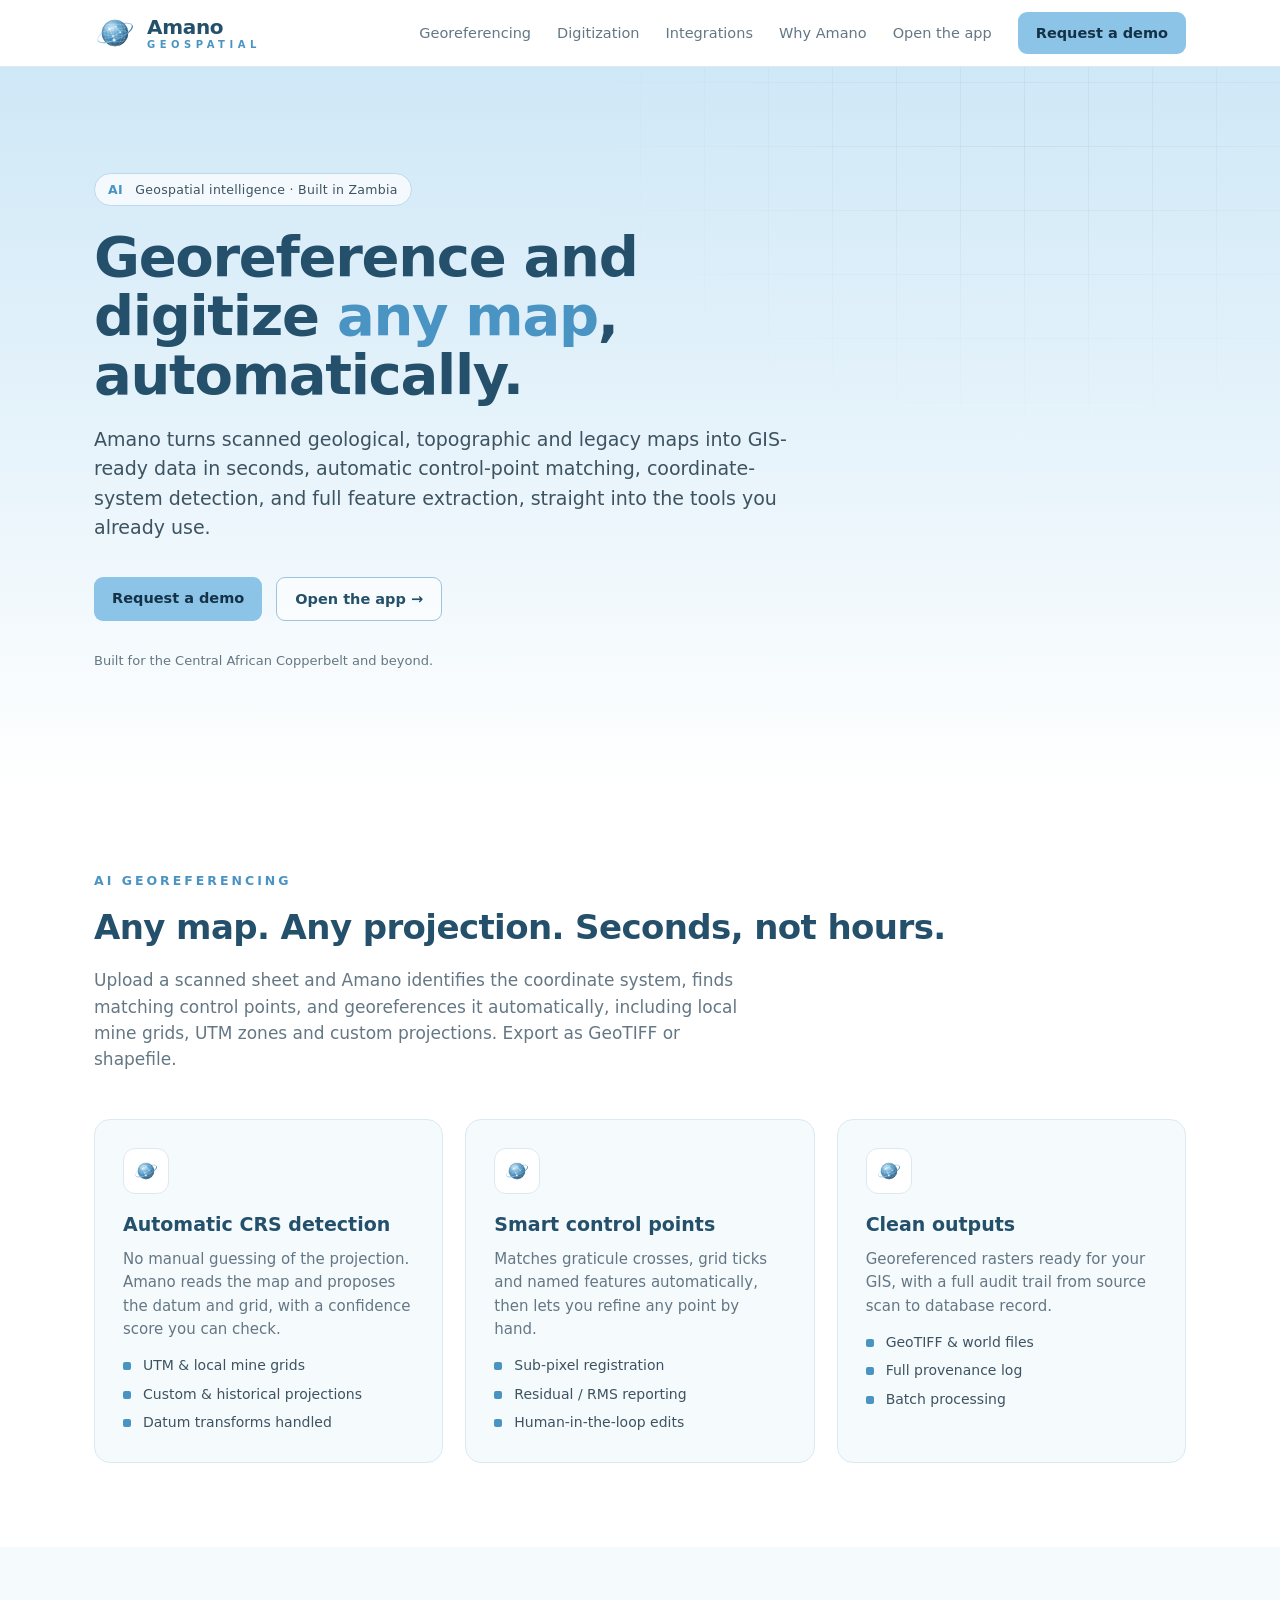
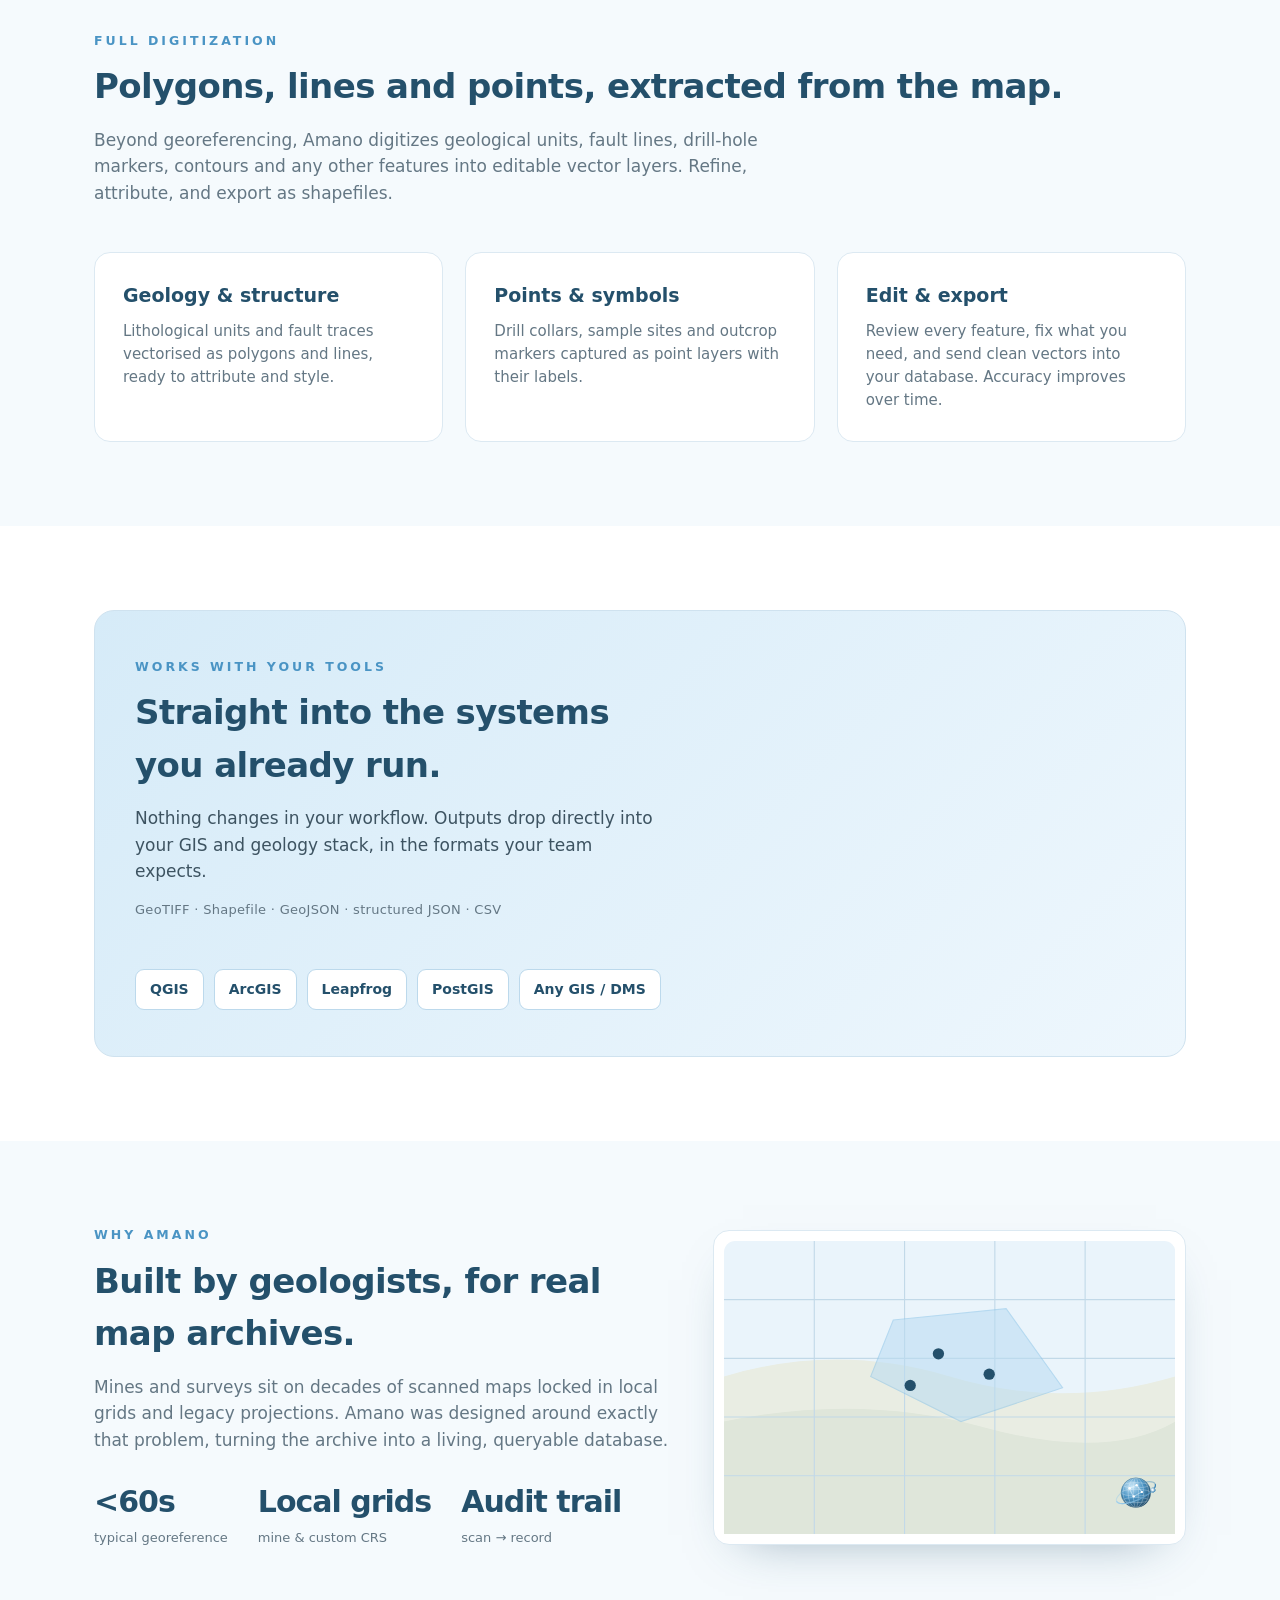
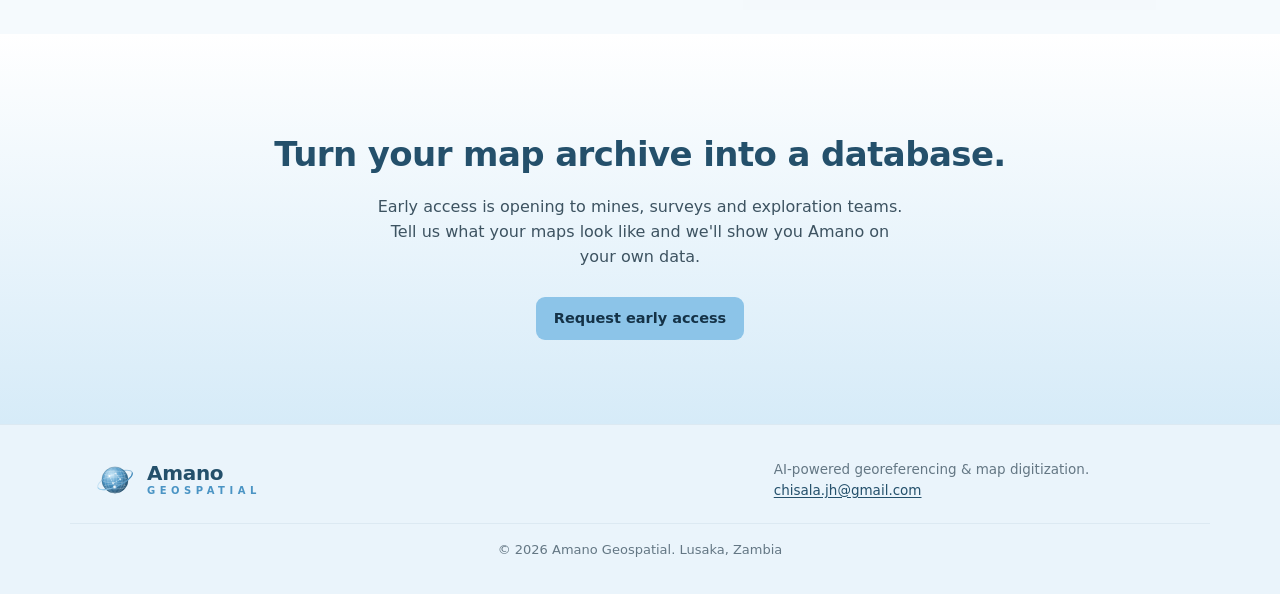
==== commit fda5ce53: "Replace long dashes with commas in the site and app text Co-Authored-By: Claude Fable 5.2 <noreply@a" ====
--- a/index.html
+++ b/index.html
@@ -3,7 +3,7 @@
 <head>
 <meta charset="UTF-8">
 <meta name="viewport" content="width=device-width, initial-scale=1.0">
-<title>Amano Geospatial — AI georeferencing &amp; map digitization</title>
+<title>Amano Geospatial, AI georeferencing &amp; map digitization</title>
 <meta name="description" content="Amano turns scanned geological, topographic and legacy maps into GIS-ready data: automatic georeferencing, coordinate-system detection and feature digitization. Built in Zambia.">
 <link rel="canonical" href="https://amanogeospatial.com/">
 <meta name="theme-color" content="#cfe8f7">
@@ -17,15 +17,15 @@
 <!-- Link previews (WhatsApp, LinkedIn, X) -->
 <meta property="og:type" content="website">
 <meta property="og:site_name" content="Amano Geospatial">
-<meta property="og:title" content="Amano Geospatial — AI georeferencing &amp; map digitization">
+<meta property="og:title" content="Amano Geospatial, AI georeferencing &amp; map digitization">
 <meta property="og:description" content="Turn scanned geological, topographic and legacy maps into GIS-ready data, automatically.">
 <meta property="og:url" content="https://amanogeospatial.com/">
 <meta property="og:image" content="https://amanogeospatial.com/assets/og-image.png">
 <meta property="og:image:width" content="1200">
 <meta property="og:image:height" content="630">
-<meta property="og:image:alt" content="Amano Geospatial — georeference and digitize any map, automatically.">
+<meta property="og:image:alt" content="Amano Geospatial, georeference and digitize any map, automatically.">
 <meta name="twitter:card" content="summary_large_image">
-<meta name="twitter:title" content="Amano Geospatial — AI georeferencing &amp; map digitization">
+<meta name="twitter:title" content="Amano Geospatial, AI georeferencing &amp; map digitization">
 <meta name="twitter:description" content="Turn scanned geological, topographic and legacy maps into GIS-ready data, automatically.">
 <meta name="twitter:image" content="https://amanogeospatial.com/assets/og-image.png">
 
@@ -48,7 +48,7 @@
 
 <header class="nav">
   <div class="wrap">
-    <a class="brand" href="#top" aria-label="Amano Geospatial — home">
+    <a class="brand" href="#top" aria-label="Amano Geospatial, home">
       <img class="ico" src="assets/logo-animated.svg" alt="" width="38" height="38">
       <span class="wm"><b>Amano</b><span>GEOSPATIAL</span></span>
     </a>
@@ -68,7 +68,7 @@
     <div class="wrap">
       <div class="tagpill"><b>AI</b> &nbsp;Geospatial intelligence · Built in Zambia</div>
       <h1>Georeference and digitize <em>any map</em>, automatically.</h1>
-      <p class="sub">Amano turns scanned geological, topographic and legacy maps into GIS-ready data in seconds — automatic control-point matching, coordinate-system detection, and full feature extraction, straight into the tools you already use.</p>
+      <p class="sub">Amano turns scanned geological, topographic and legacy maps into GIS-ready data in seconds, automatic control-point matching, coordinate-system detection, and full feature extraction, straight into the tools you already use.</p>
       <div class="cta">
         <a class="btn" href="mailto:chisala.jh@gmail.com?subject=Amano%20Geospatial%20demo">Request a demo</a>
         <a class="btn ghost" href="app/">Open the app →</a>
@@ -81,7 +81,7 @@
     <div class="wrap">
       <div class="eyebrow">AI Georeferencing</div>
       <h2>Any map. Any projection. Seconds, not hours.</h2>
-      <p class="lead">Upload a scanned sheet and Amano identifies the coordinate system, finds matching control points, and georeferences it automatically — including local mine grids, UTM zones and custom projections. Export as GeoTIFF or shapefile.</p>
+      <p class="lead">Upload a scanned sheet and Amano identifies the coordinate system, finds matching control points, and georeferences it automatically, including local mine grids, UTM zones and custom projections. Export as GeoTIFF or shapefile.</p>
       <div class="grid">
         <div class="card">
           <div class="cico"><img class="ico" src="assets/logo-animated.svg" alt="" width="38" height="38"></div>
@@ -108,7 +108,7 @@
   <section id="digit" class="tint">
     <div class="wrap">
       <div class="eyebrow">Full Digitization</div>
-      <h2>Polygons, lines and points — extracted from the map.</h2>
+      <h2>Polygons, lines and points, extracted from the map.</h2>
       <p class="lead">Beyond georeferencing, Amano digitizes geological units, fault lines, drill-hole markers, contours and any other features into editable vector layers. Refine, attribute, and export as shapefiles.</p>
       <div class="grid">
         <div class="card"><h3>Geology &amp; structure</h3><p>Lithological units and fault traces vectorised as polygons and lines, ready to attribute and style.</p></div>
@@ -143,7 +143,7 @@
         <div>
           <div class="eyebrow">Why Amano</div>
           <h2>Built by geologists, for real map archives.</h2>
-          <p class="lead">Mines and surveys sit on decades of scanned maps locked in local grids and legacy projections. Amano was designed around exactly that problem — turning the archive into a living, queryable database.</p>
+          <p class="lead">Mines and surveys sit on decades of scanned maps locked in local grids and legacy projections. Amano was designed around exactly that problem, turning the archive into a living, queryable database.</p>
           <div class="statrow">
             <div class="stat"><b>&lt;60s</b><span>typical georeference</span></div>
             <div class="stat"><b>Local grids</b><span>mine &amp; custom CRS</span></div>
@@ -184,7 +184,7 @@
 
 <footer>
   <div class="wrap">
-    <a class="brand" href="#top" aria-label="Amano Geospatial — back to top">
+    <a class="brand" href="#top" aria-label="Amano Geospatial, back to top">
       <img class="ico" src="assets/logo-animated.svg" alt="" width="38" height="38">
       <span class="wm"><b>Amano</b><span>GEOSPATIAL</span></span>
     </a>
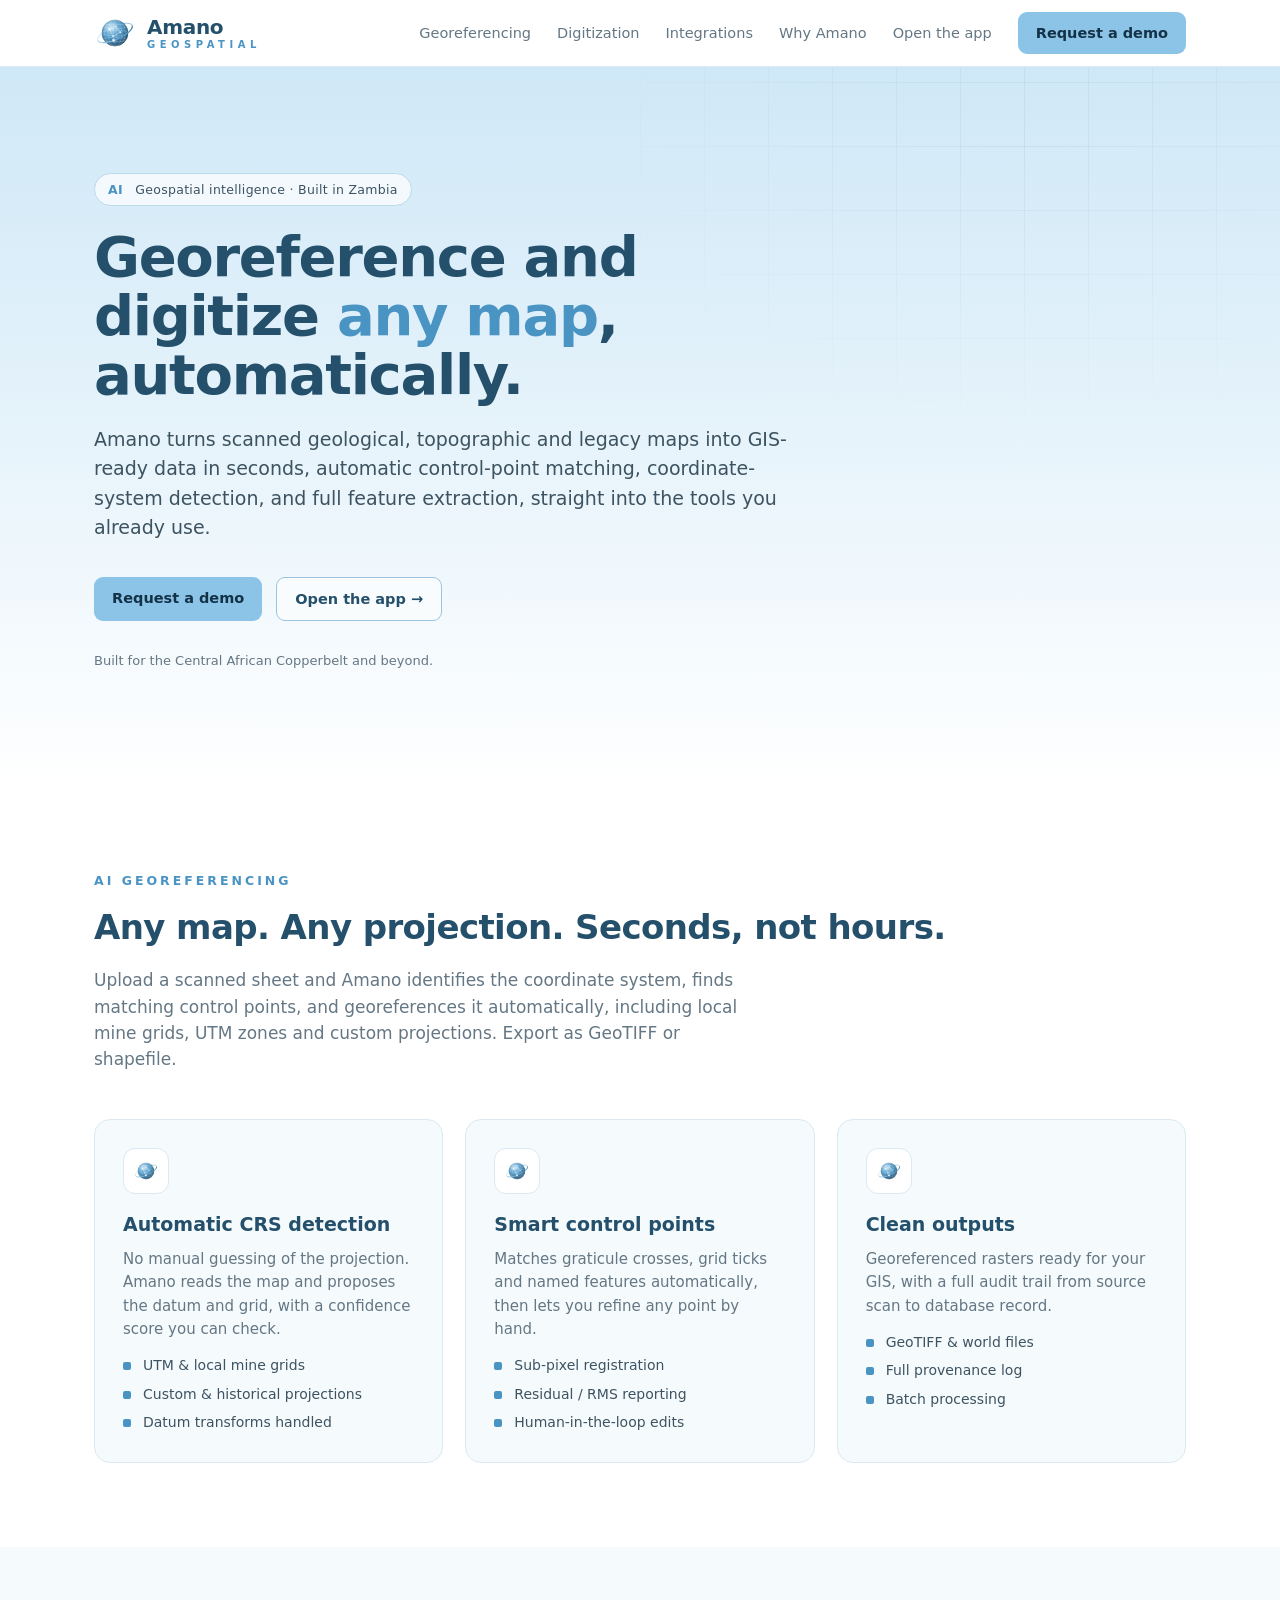
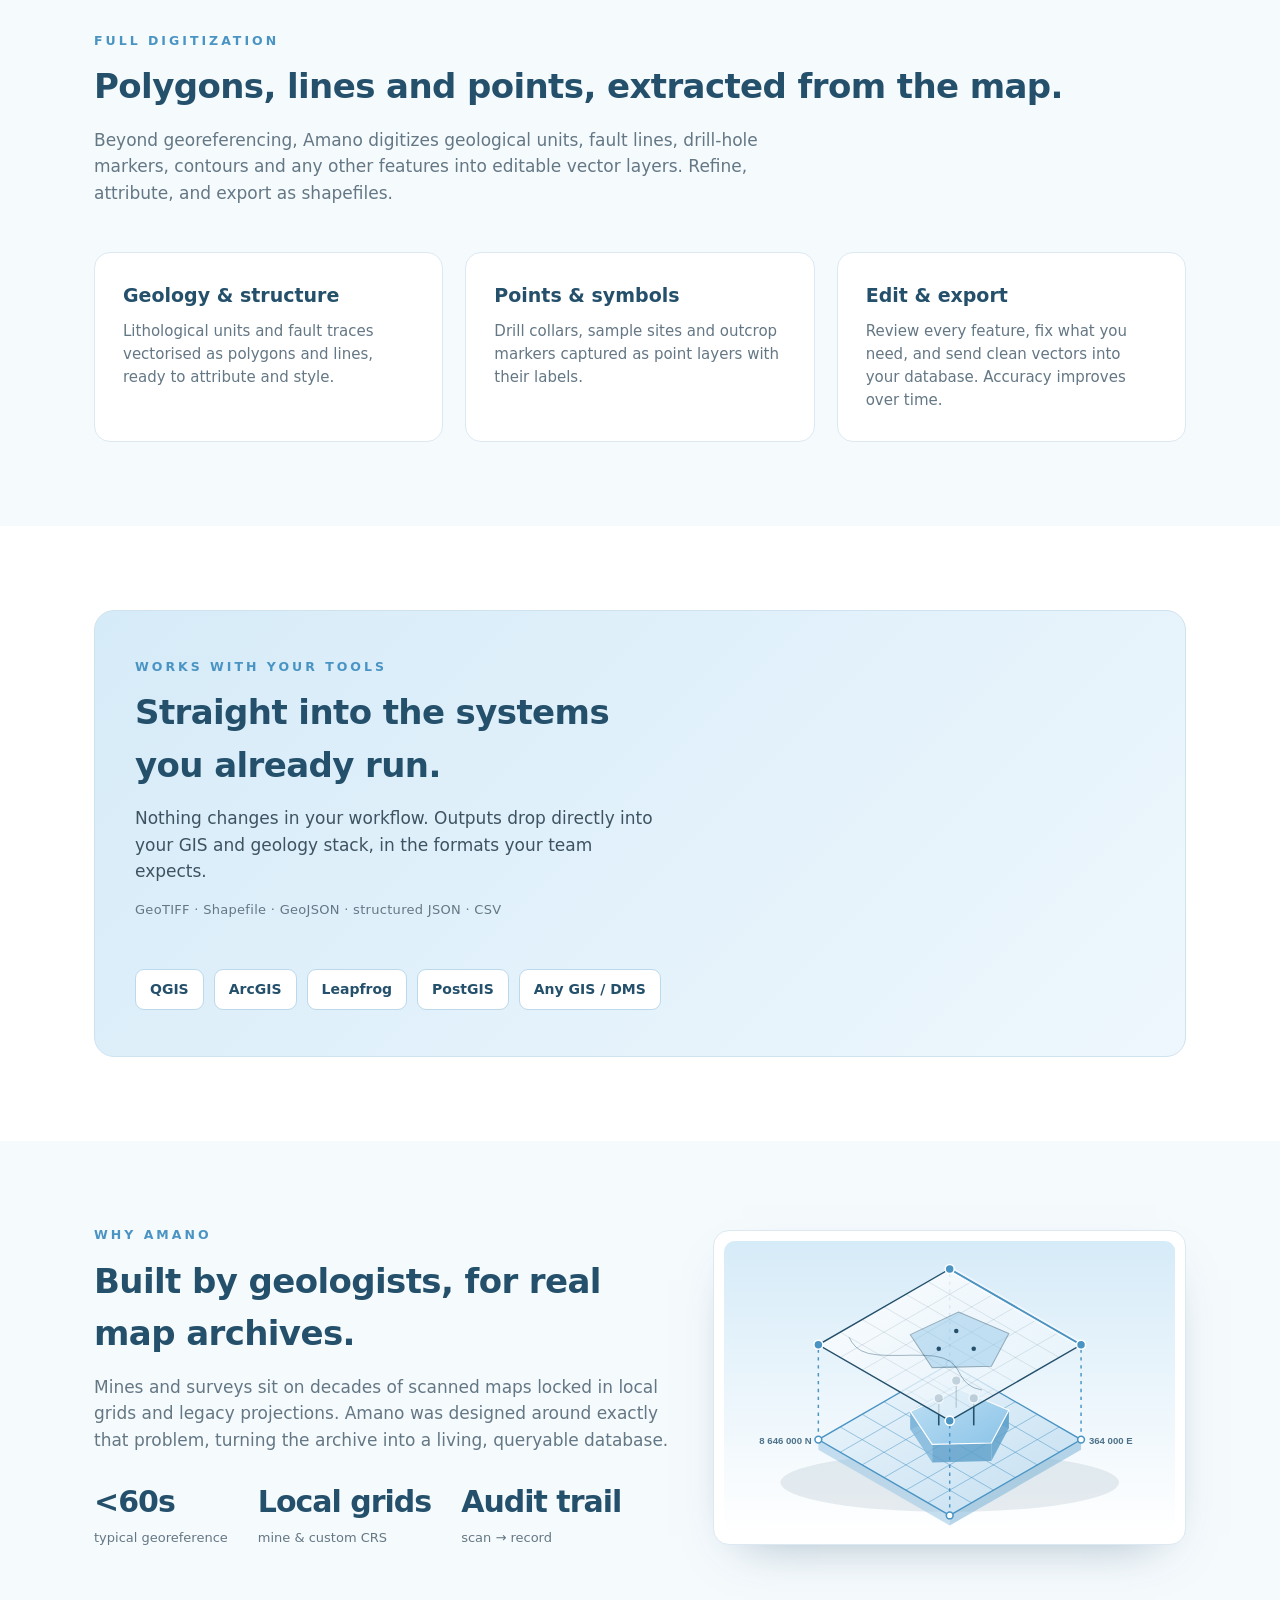
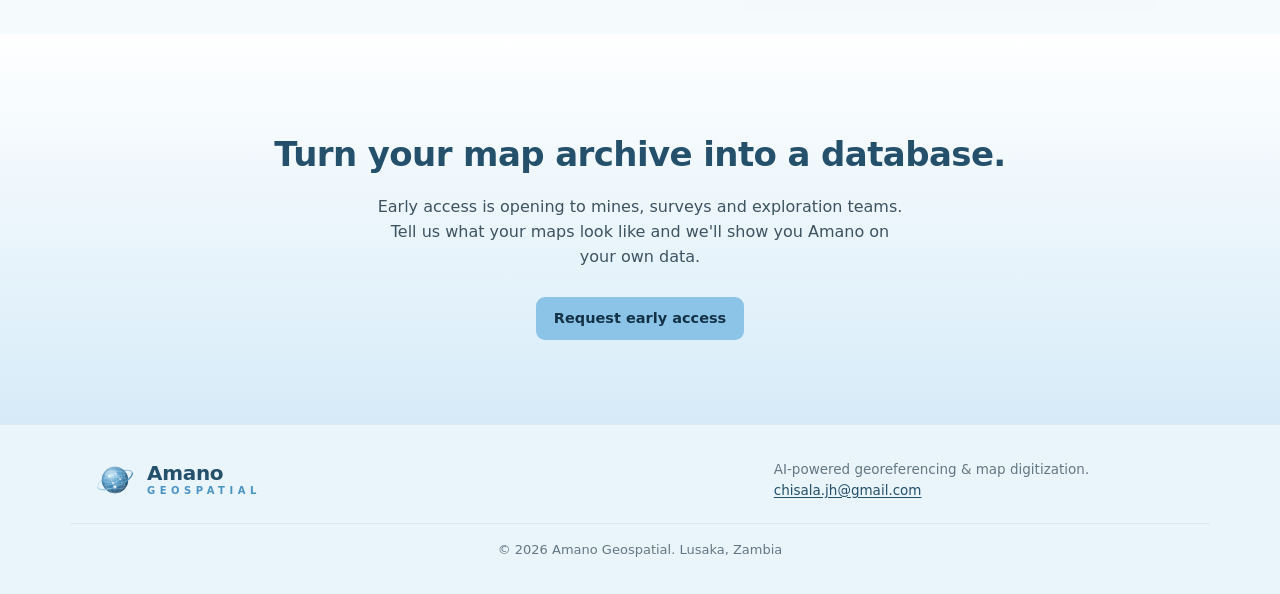
==== commit 4e9fb50a: "Replace the landing-page map sketch with a 3D-look animated illustration A scanned sheet floats abov" ====
--- a/index.html
+++ b/index.html
@@ -151,21 +151,84 @@
           </div>
         </div>
         <div class="mapcard">
-          <svg viewBox="0 0 400 260" width="100%" role="img" aria-label="Illustration of a georeferenced map">
-            <rect width="400" height="260" rx="10" fill="#eaf4fb"/>
-            <path d="M0 120 Q100 90 200 120 T400 120 L400 260 L0 260Z" fill="#e9ede3"/>
-            <path d="M0 160 Q120 135 230 165 T400 160 L400 260 L0 260Z" fill="#dfe6da"/>
-            <g stroke="#c2d9e8" stroke-width="1">
-              <line x1="0" y1="52" x2="400" y2="52"/><line x1="0" y1="104" x2="400" y2="104"/>
-              <line x1="0" y1="156" x2="400" y2="156"/><line x1="0" y1="208" x2="400" y2="208"/>
-              <line x1="80" y1="0" x2="80" y2="260"/><line x1="160" y1="0" x2="160" y2="260"/>
-              <line x1="240" y1="0" x2="240" y2="260"/><line x1="320" y1="0" x2="320" y2="260"/>
+          <!-- map3d --><svg viewBox="0 0 400 260" width="100%" role="img" aria-label="A scanned map floating above a coordinate grid, tied to it by control points">
+            <defs>
+              <linearGradient id="m3-bg" x1="0" y1="0" x2="0" y2="1"><stop offset="0" stop-color="#d6ebf8"/><stop offset="1" stop-color="#ffffff"/></linearGradient>
+              <linearGradient id="m3-ground" x1="0" y1="0" x2="1" y2="1"><stop offset="0" stop-color="#eef7fd"/><stop offset="1" stop-color="#c3def0"/></linearGradient>
+              <linearGradient id="m3-unit" x1="0" y1="0" x2="1" y2="1"><stop offset="0" stop-color="#bfe0f4"/><stop offset="1" stop-color="#8cc4e8"/></linearGradient>
+              <linearGradient id="m3-sheet" x1="0" y1="0" x2="1" y2="1"><stop offset="0" stop-color="#ffffff" stop-opacity=".92"/><stop offset="1" stop-color="#e3f1fa" stop-opacity=".7"/></linearGradient>
+            </defs>
+            <style>
+              .m3-float{animation:m3-float 6s ease-in-out infinite}
+              .m3-scan{animation:m3-scan 4.5s ease-in-out infinite}
+              .m3-pulse{animation:m3-pulse 2.4s ease-in-out infinite}
+              .m3-flow{animation:m3-flow 1.4s linear infinite}
+              @keyframes m3-float{0%,100%{transform:translateY(0)}50%{transform:translateY(-5px)}}
+              @keyframes m3-scan{0%,100%{transform:translate(0,0)}50%{transform:translate(var(--dx),var(--dy))}}
+              @keyframes m3-pulse{0%,100%{opacity:1}50%{opacity:.45}}
+              @keyframes m3-flow{to{stroke-dashoffset:-14}}
+              @media (prefers-reduced-motion:reduce){.m3-float,.m3-scan,.m3-pulse,.m3-flow{animation:none}}
+            </style>
+            <rect width="400" height="260" rx="10" fill="url(#m3-bg)"/>
+            <ellipse cx="200" cy="214" rx="150" ry="26" fill="#24506b" opacity=".10"/>
+            <polygon points="83.6,185.0 200.0,252.2 200.0,243.2 83.6,176.0" fill="#9cc7e4" opacity=".55"/>
+            <polygon points="316.4,185.0 200.0,252.2 200.0,243.2 316.4,176.0" fill="#7fb4d8" opacity=".55"/>
+            <polygon points="200.0,108.8 316.4,176.0 200.0,243.2 83.6,176.0" fill="url(#m3-ground)" stroke="#4a94c4" stroke-width="1.2"/>
+            <line x1="219.4" y1="120.0" x2="103.0" y2="187.2" stroke="#4a94c4" stroke-width=".8" opacity=".55"/>
+            <line x1="180.6" y1="120.0" x2="297.0" y2="187.2" stroke="#4a94c4" stroke-width=".8" opacity=".55"/>
+            <line x1="238.8" y1="131.2" x2="122.4" y2="198.4" stroke="#4a94c4" stroke-width=".8" opacity=".55"/>
+            <line x1="161.2" y1="131.2" x2="277.6" y2="198.4" stroke="#4a94c4" stroke-width=".8" opacity=".55"/>
+            <line x1="258.2" y1="142.4" x2="141.8" y2="209.6" stroke="#4a94c4" stroke-width=".8" opacity=".55"/>
+            <line x1="141.8" y1="142.4" x2="258.2" y2="209.6" stroke="#4a94c4" stroke-width=".8" opacity=".55"/>
+            <line x1="277.6" y1="153.6" x2="161.2" y2="220.8" stroke="#4a94c4" stroke-width=".8" opacity=".55"/>
+            <line x1="122.4" y1="153.6" x2="238.8" y2="220.8" stroke="#4a94c4" stroke-width=".8" opacity=".55"/>
+            <line x1="297.0" y1="164.8" x2="180.6" y2="232.0" stroke="#4a94c4" stroke-width=".8" opacity=".55"/>
+            <line x1="103.0" y1="164.8" x2="219.4" y2="232.0" stroke="#4a94c4" stroke-width=".8" opacity=".55"/>
+            <polygon points="207.8,146.9 252.4,165.9 252.4,149.9 207.8,130.9" fill="#7db6da" opacity=".8"/>
+            <polygon points="252.4,165.9 236.9,195.0 236.9,179.0 252.4,149.9" fill="#5d9fca" opacity=".8"/>
+            <polygon points="236.9,195.0 184.5,196.2 184.5,180.2 236.9,179.0" fill="#5d9fca" opacity=".8"/>
+            <polygon points="184.5,196.2 165.1,167.0 165.1,151.0 184.5,180.2" fill="#7db6da" opacity=".8"/>
+            <polygon points="165.1,167.0 207.8,146.9 207.8,130.9 165.1,151.0" fill="#7db6da" opacity=".8"/>
+            <polygon points="207.8,130.9 252.4,149.9 236.9,179.0 184.5,180.2 165.1,151.0" fill="url(#m3-unit)" stroke="#ffffff" stroke-width="1"/>
+            <line x1="205.8" y1="147.7" x2="205.8" y2="123.7" stroke="#24506b" stroke-width="1.4"/>
+            <circle class="m3-pulse" cx="205.8" cy="123.7" r="4.2" fill="#24506b" stroke="#fff" stroke-width="1.2"/>
+            <line x1="221.3" y1="163.4" x2="221.3" y2="139.4" stroke="#24506b" stroke-width="1.4"/>
+            <circle class="m3-pulse" cx="221.3" cy="139.4" r="4.2" fill="#24506b" stroke="#fff" stroke-width="1.2"/>
+            <line x1="190.3" y1="163.4" x2="190.3" y2="139.4" stroke="#24506b" stroke-width="1.4"/>
+            <circle class="m3-pulse" cx="190.3" cy="139.4" r="4.2" fill="#24506b" stroke="#fff" stroke-width="1.2"/>
+            <line x1="200.0" y1="108.8" x2="200.0" y2="24.8" stroke="#4a94c4" stroke-width="1.3" stroke-dasharray="3 4" class="m3-flow"/>
+            <circle cx="200.0" cy="108.8" r="3" fill="#fff" stroke="#4a94c4" stroke-width="1.4"/>
+            <line x1="316.4" y1="176.0" x2="316.4" y2="92.0" stroke="#4a94c4" stroke-width="1.3" stroke-dasharray="3 4" class="m3-flow"/>
+            <circle cx="316.4" cy="176.0" r="3" fill="#fff" stroke="#4a94c4" stroke-width="1.4"/>
+            <line x1="200.0" y1="243.2" x2="200.0" y2="159.2" stroke="#4a94c4" stroke-width="1.3" stroke-dasharray="3 4" class="m3-flow"/>
+            <circle cx="200.0" cy="243.2" r="3" fill="#fff" stroke="#4a94c4" stroke-width="1.4"/>
+            <line x1="83.6" y1="176.0" x2="83.6" y2="92.0" stroke="#4a94c4" stroke-width="1.3" stroke-dasharray="3 4" class="m3-flow"/>
+            <circle cx="83.6" cy="176.0" r="3" fill="#fff" stroke="#4a94c4" stroke-width="1.4"/>
+            <g class="m3-float">
+            <polygon points="200.0,24.8 316.4,92.0 200.0,159.2 83.6,92.0" fill="url(#m3-sheet)" stroke="#24506b" stroke-width="1.3"/>
+            <line x1="219.4" y1="36.0" x2="103.0" y2="103.2" stroke="#24506b" stroke-width=".5" opacity=".22"/>
+            <line x1="180.6" y1="36.0" x2="297.0" y2="103.2" stroke="#24506b" stroke-width=".5" opacity=".22"/>
+            <line x1="238.8" y1="47.2" x2="122.4" y2="114.4" stroke="#24506b" stroke-width=".5" opacity=".22"/>
+            <line x1="161.2" y1="47.2" x2="277.6" y2="114.4" stroke="#24506b" stroke-width=".5" opacity=".22"/>
+            <line x1="258.2" y1="58.4" x2="141.8" y2="125.6" stroke="#24506b" stroke-width=".5" opacity=".22"/>
+            <line x1="141.8" y1="58.4" x2="258.2" y2="125.6" stroke="#24506b" stroke-width=".5" opacity=".22"/>
+            <line x1="277.6" y1="69.6" x2="161.2" y2="136.8" stroke="#24506b" stroke-width=".5" opacity=".22"/>
+            <line x1="122.4" y1="69.6" x2="238.8" y2="136.8" stroke="#24506b" stroke-width=".5" opacity=".22"/>
+            <line x1="297.0" y1="80.8" x2="180.6" y2="148.0" stroke="#24506b" stroke-width=".5" opacity=".22"/>
+            <line x1="103.0" y1="80.8" x2="219.4" y2="148.0" stroke="#24506b" stroke-width=".5" opacity=".22"/>
+            <polygon points="207.8,62.9 252.4,81.9 236.9,111.0 184.5,112.2 165.1,83.0" fill="#8cc4e8" opacity=".45" stroke="#24506b" stroke-width=".9"/>
+            <polyline points="110.8,85.3 113.4,89.8 116.8,93.9 121.5,97.2 127.9,99.6 136.1,100.9 145.7,101.4 156.2,101.4 167.1,101.2 177.4,101.3 186.5,102.0 194.1,103.7 199.9,106.4 204.1,110.0 207.2,114.3 209.7,118.9 212.6,123.3 216.4,127.1 221.6,130.1 228.6,132.1" fill="none" stroke="#24506b" stroke-width=".8" opacity=".45"/>
+            <circle cx="205.8" cy="79.7" r="2" fill="#24506b"/>
+            <circle cx="221.3" cy="95.4" r="2" fill="#24506b"/>
+            <circle cx="190.3" cy="95.4" r="2" fill="#24506b"/>
+            <g class="m3-scan" style="--dx:-116.4px;--dy:67.2px"><line x1="200.0" y1="24.8" x2="316.4" y2="92.0" stroke="#ffffff" stroke-width="5" opacity=".55" stroke-linecap="round"/><line x1="200.0" y1="24.8" x2="316.4" y2="92.0" stroke="#4a94c4" stroke-width="1.6" stroke-linecap="round"/></g>
+            <circle class="m3-pulse" cx="200.0" cy="24.8" r="4" fill="#4a94c4" stroke="#fff" stroke-width="1.4"/>
+            <circle class="m3-pulse" cx="316.4" cy="92.0" r="4" fill="#4a94c4" stroke="#fff" stroke-width="1.4"/>
+            <circle class="m3-pulse" cx="200.0" cy="159.2" r="4" fill="#4a94c4" stroke="#fff" stroke-width="1.4"/>
+            <circle class="m3-pulse" cx="83.6" cy="92.0" r="4" fill="#4a94c4" stroke="#fff" stroke-width="1.4"/>
             </g>
-            <polygon points="150,70 250,60 300,130 210,160 130,120" fill="#b9dcf2" opacity="0.55" stroke="#8cc4e8"/>
-            <circle cx="190" cy="100" r="5" fill="#24506b"/><circle cx="235" cy="118" r="5" fill="#24506b"/>
-            <circle cx="165" cy="128" r="5" fill="#24506b"/>
-            <image href="assets/logo-icon.svg" x="344" y="202" width="42" height="42"/>
-          </svg>
+            <g font-family="Inter, Segoe UI, Arial, sans-serif" font-size="8.5" font-weight="600" fill="#24506b" opacity=".8"><text x="77.6" y="180.0" text-anchor="end">8 646 000 N</text><text x="323.4" y="180.0">364 000 E</text></g>
+          </svg><!-- /map3d -->
         </div>
       </div>
     </div>
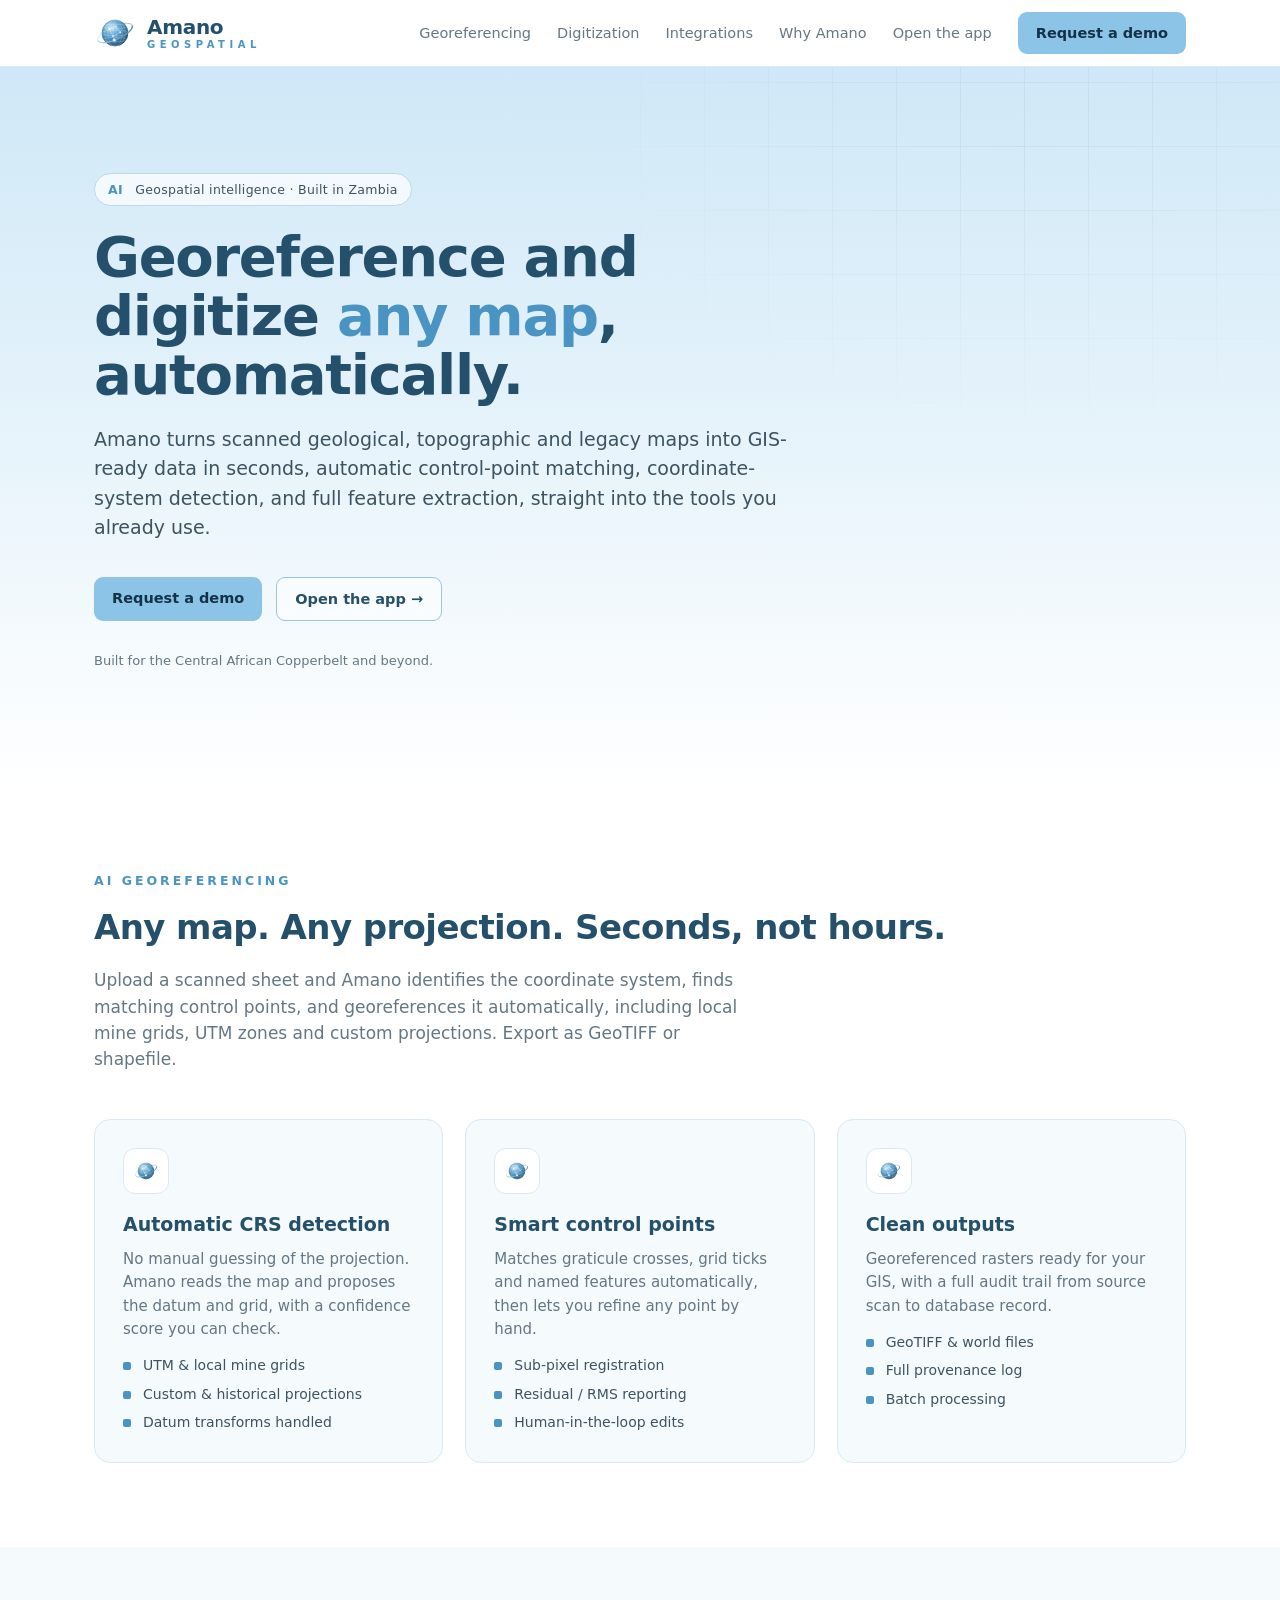
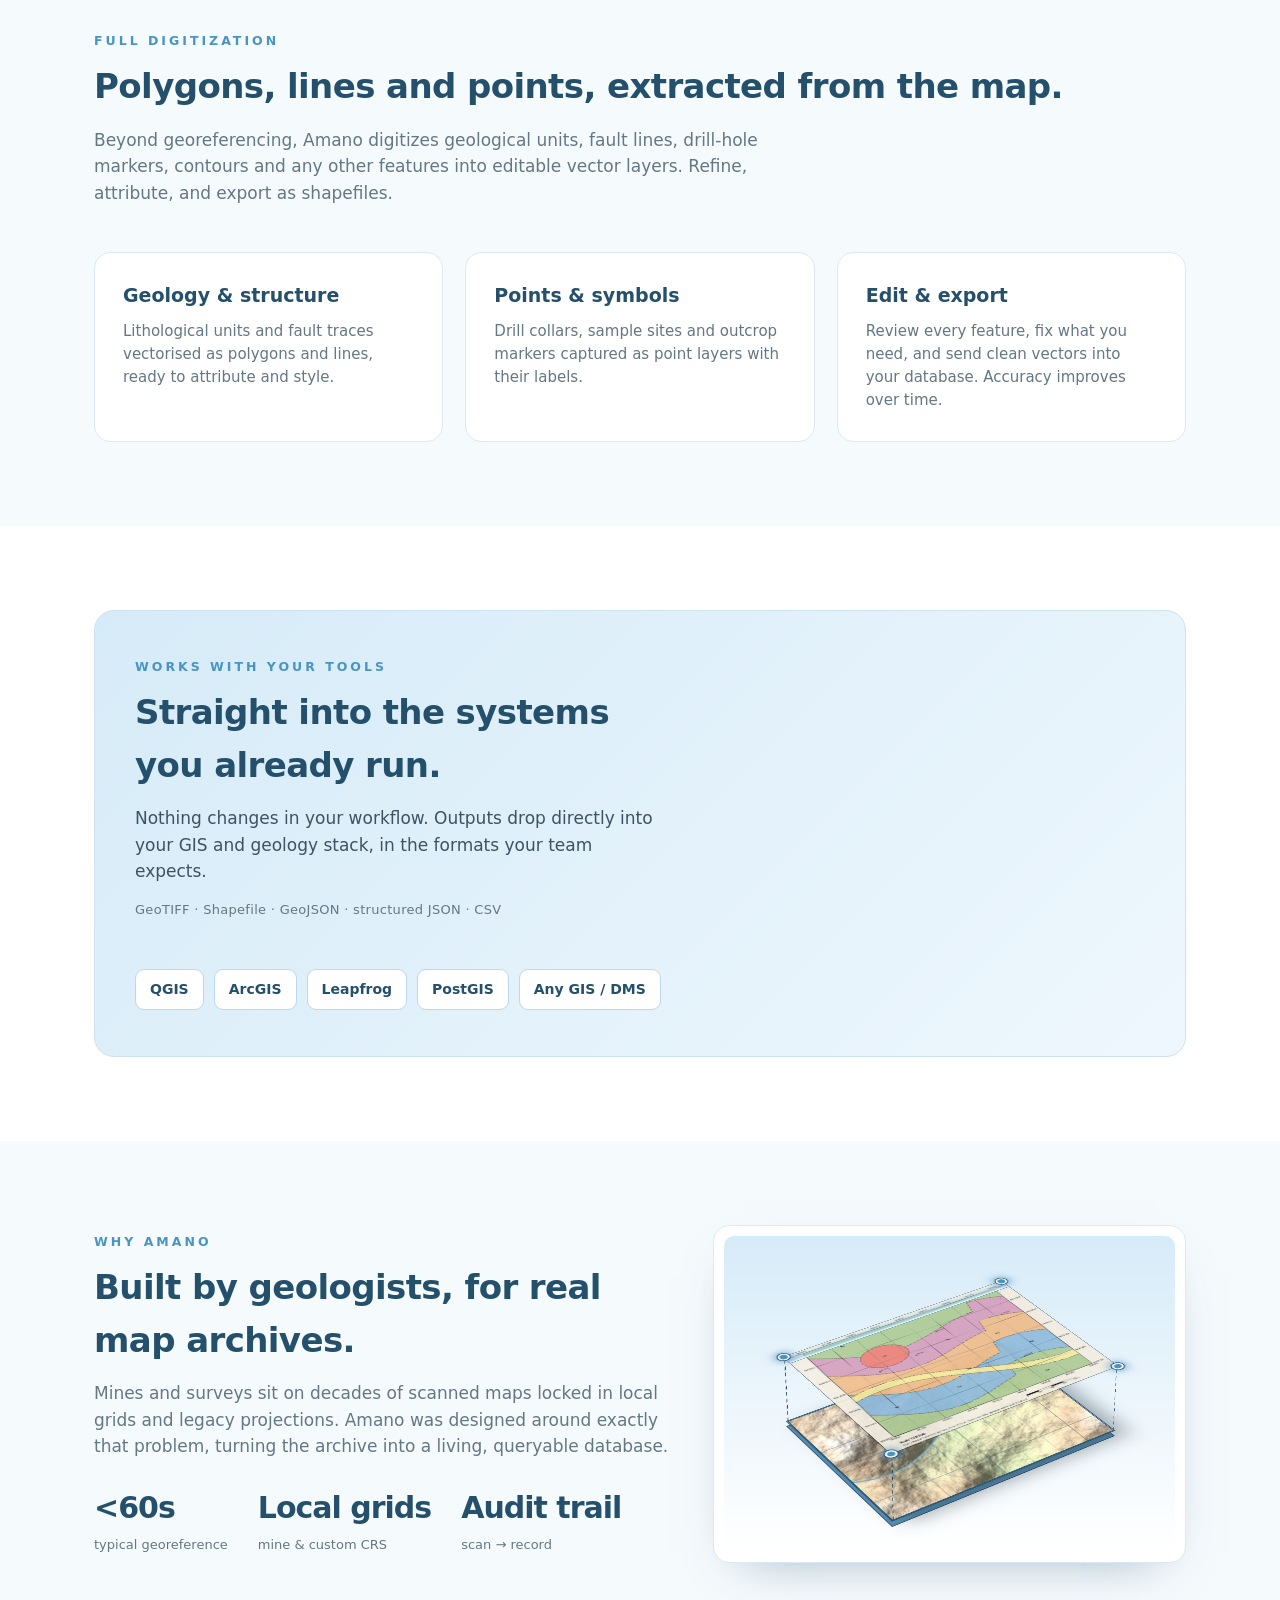
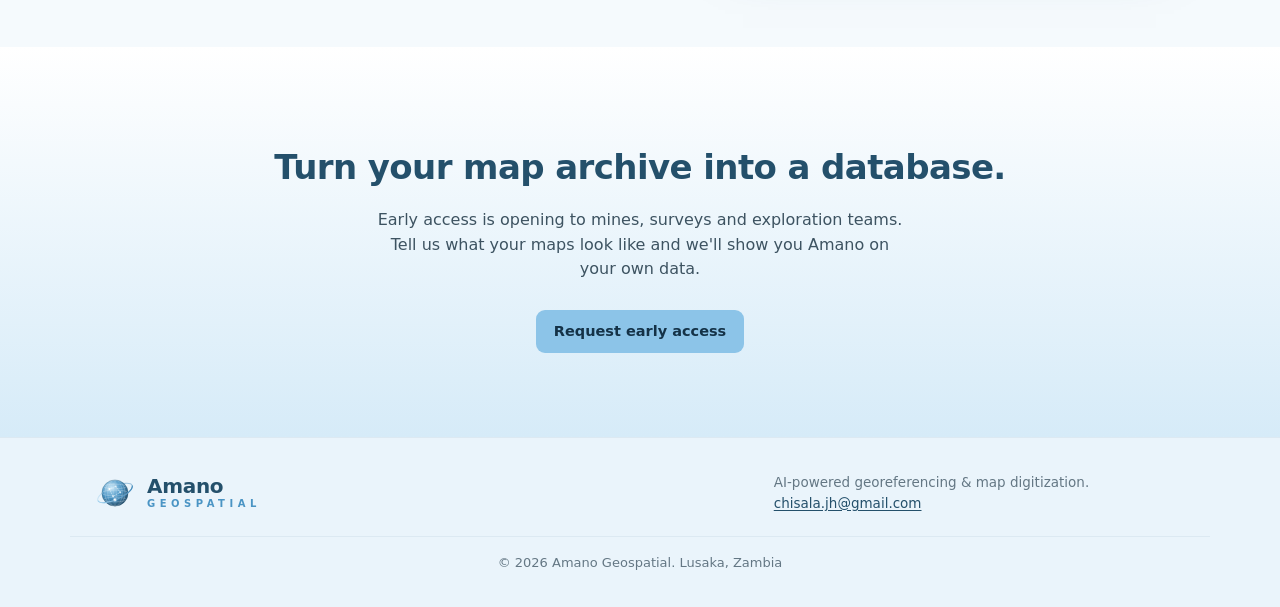
==== commit 9b17b3f0: "Make the landing-page map a real 3D scene with a scanned sheet over terrain Replace the diagram with" ====
--- a/index.html
+++ b/index.html
@@ -151,84 +151,19 @@
           </div>
         </div>
         <div class="mapcard">
-          <!-- map3d --><svg viewBox="0 0 400 260" width="100%" role="img" aria-label="A scanned map floating above a coordinate grid, tied to it by control points">
-            <defs>
-              <linearGradient id="m3-bg" x1="0" y1="0" x2="0" y2="1"><stop offset="0" stop-color="#d6ebf8"/><stop offset="1" stop-color="#ffffff"/></linearGradient>
-              <linearGradient id="m3-ground" x1="0" y1="0" x2="1" y2="1"><stop offset="0" stop-color="#eef7fd"/><stop offset="1" stop-color="#c3def0"/></linearGradient>
-              <linearGradient id="m3-unit" x1="0" y1="0" x2="1" y2="1"><stop offset="0" stop-color="#bfe0f4"/><stop offset="1" stop-color="#8cc4e8"/></linearGradient>
-              <linearGradient id="m3-sheet" x1="0" y1="0" x2="1" y2="1"><stop offset="0" stop-color="#ffffff" stop-opacity=".92"/><stop offset="1" stop-color="#e3f1fa" stop-opacity=".7"/></linearGradient>
-            </defs>
-            <style>
-              .m3-float{animation:m3-float 6s ease-in-out infinite}
-              .m3-scan{animation:m3-scan 4.5s ease-in-out infinite}
-              .m3-pulse{animation:m3-pulse 2.4s ease-in-out infinite}
-              .m3-flow{animation:m3-flow 1.4s linear infinite}
-              @keyframes m3-float{0%,100%{transform:translateY(0)}50%{transform:translateY(-5px)}}
-              @keyframes m3-scan{0%,100%{transform:translate(0,0)}50%{transform:translate(var(--dx),var(--dy))}}
-              @keyframes m3-pulse{0%,100%{opacity:1}50%{opacity:.45}}
-              @keyframes m3-flow{to{stroke-dashoffset:-14}}
-              @media (prefers-reduced-motion:reduce){.m3-float,.m3-scan,.m3-pulse,.m3-flow{animation:none}}
-            </style>
-            <rect width="400" height="260" rx="10" fill="url(#m3-bg)"/>
-            <ellipse cx="200" cy="214" rx="150" ry="26" fill="#24506b" opacity=".10"/>
-            <polygon points="83.6,185.0 200.0,252.2 200.0,243.2 83.6,176.0" fill="#9cc7e4" opacity=".55"/>
-            <polygon points="316.4,185.0 200.0,252.2 200.0,243.2 316.4,176.0" fill="#7fb4d8" opacity=".55"/>
-            <polygon points="200.0,108.8 316.4,176.0 200.0,243.2 83.6,176.0" fill="url(#m3-ground)" stroke="#4a94c4" stroke-width="1.2"/>
-            <line x1="219.4" y1="120.0" x2="103.0" y2="187.2" stroke="#4a94c4" stroke-width=".8" opacity=".55"/>
-            <line x1="180.6" y1="120.0" x2="297.0" y2="187.2" stroke="#4a94c4" stroke-width=".8" opacity=".55"/>
-            <line x1="238.8" y1="131.2" x2="122.4" y2="198.4" stroke="#4a94c4" stroke-width=".8" opacity=".55"/>
-            <line x1="161.2" y1="131.2" x2="277.6" y2="198.4" stroke="#4a94c4" stroke-width=".8" opacity=".55"/>
-            <line x1="258.2" y1="142.4" x2="141.8" y2="209.6" stroke="#4a94c4" stroke-width=".8" opacity=".55"/>
-            <line x1="141.8" y1="142.4" x2="258.2" y2="209.6" stroke="#4a94c4" stroke-width=".8" opacity=".55"/>
-            <line x1="277.6" y1="153.6" x2="161.2" y2="220.8" stroke="#4a94c4" stroke-width=".8" opacity=".55"/>
-            <line x1="122.4" y1="153.6" x2="238.8" y2="220.8" stroke="#4a94c4" stroke-width=".8" opacity=".55"/>
-            <line x1="297.0" y1="164.8" x2="180.6" y2="232.0" stroke="#4a94c4" stroke-width=".8" opacity=".55"/>
-            <line x1="103.0" y1="164.8" x2="219.4" y2="232.0" stroke="#4a94c4" stroke-width=".8" opacity=".55"/>
-            <polygon points="207.8,146.9 252.4,165.9 252.4,149.9 207.8,130.9" fill="#7db6da" opacity=".8"/>
-            <polygon points="252.4,165.9 236.9,195.0 236.9,179.0 252.4,149.9" fill="#5d9fca" opacity=".8"/>
-            <polygon points="236.9,195.0 184.5,196.2 184.5,180.2 236.9,179.0" fill="#5d9fca" opacity=".8"/>
-            <polygon points="184.5,196.2 165.1,167.0 165.1,151.0 184.5,180.2" fill="#7db6da" opacity=".8"/>
-            <polygon points="165.1,167.0 207.8,146.9 207.8,130.9 165.1,151.0" fill="#7db6da" opacity=".8"/>
-            <polygon points="207.8,130.9 252.4,149.9 236.9,179.0 184.5,180.2 165.1,151.0" fill="url(#m3-unit)" stroke="#ffffff" stroke-width="1"/>
-            <line x1="205.8" y1="147.7" x2="205.8" y2="123.7" stroke="#24506b" stroke-width="1.4"/>
-            <circle class="m3-pulse" cx="205.8" cy="123.7" r="4.2" fill="#24506b" stroke="#fff" stroke-width="1.2"/>
-            <line x1="221.3" y1="163.4" x2="221.3" y2="139.4" stroke="#24506b" stroke-width="1.4"/>
-            <circle class="m3-pulse" cx="221.3" cy="139.4" r="4.2" fill="#24506b" stroke="#fff" stroke-width="1.2"/>
-            <line x1="190.3" y1="163.4" x2="190.3" y2="139.4" stroke="#24506b" stroke-width="1.4"/>
-            <circle class="m3-pulse" cx="190.3" cy="139.4" r="4.2" fill="#24506b" stroke="#fff" stroke-width="1.2"/>
-            <line x1="200.0" y1="108.8" x2="200.0" y2="24.8" stroke="#4a94c4" stroke-width="1.3" stroke-dasharray="3 4" class="m3-flow"/>
-            <circle cx="200.0" cy="108.8" r="3" fill="#fff" stroke="#4a94c4" stroke-width="1.4"/>
-            <line x1="316.4" y1="176.0" x2="316.4" y2="92.0" stroke="#4a94c4" stroke-width="1.3" stroke-dasharray="3 4" class="m3-flow"/>
-            <circle cx="316.4" cy="176.0" r="3" fill="#fff" stroke="#4a94c4" stroke-width="1.4"/>
-            <line x1="200.0" y1="243.2" x2="200.0" y2="159.2" stroke="#4a94c4" stroke-width="1.3" stroke-dasharray="3 4" class="m3-flow"/>
-            <circle cx="200.0" cy="243.2" r="3" fill="#fff" stroke="#4a94c4" stroke-width="1.4"/>
-            <line x1="83.6" y1="176.0" x2="83.6" y2="92.0" stroke="#4a94c4" stroke-width="1.3" stroke-dasharray="3 4" class="m3-flow"/>
-            <circle cx="83.6" cy="176.0" r="3" fill="#fff" stroke="#4a94c4" stroke-width="1.4"/>
-            <g class="m3-float">
-            <polygon points="200.0,24.8 316.4,92.0 200.0,159.2 83.6,92.0" fill="url(#m3-sheet)" stroke="#24506b" stroke-width="1.3"/>
-            <line x1="219.4" y1="36.0" x2="103.0" y2="103.2" stroke="#24506b" stroke-width=".5" opacity=".22"/>
-            <line x1="180.6" y1="36.0" x2="297.0" y2="103.2" stroke="#24506b" stroke-width=".5" opacity=".22"/>
-            <line x1="238.8" y1="47.2" x2="122.4" y2="114.4" stroke="#24506b" stroke-width=".5" opacity=".22"/>
-            <line x1="161.2" y1="47.2" x2="277.6" y2="114.4" stroke="#24506b" stroke-width=".5" opacity=".22"/>
-            <line x1="258.2" y1="58.4" x2="141.8" y2="125.6" stroke="#24506b" stroke-width=".5" opacity=".22"/>
-            <line x1="141.8" y1="58.4" x2="258.2" y2="125.6" stroke="#24506b" stroke-width=".5" opacity=".22"/>
-            <line x1="277.6" y1="69.6" x2="161.2" y2="136.8" stroke="#24506b" stroke-width=".5" opacity=".22"/>
-            <line x1="122.4" y1="69.6" x2="238.8" y2="136.8" stroke="#24506b" stroke-width=".5" opacity=".22"/>
-            <line x1="297.0" y1="80.8" x2="180.6" y2="148.0" stroke="#24506b" stroke-width=".5" opacity=".22"/>
-            <line x1="103.0" y1="80.8" x2="219.4" y2="148.0" stroke="#24506b" stroke-width=".5" opacity=".22"/>
-            <polygon points="207.8,62.9 252.4,81.9 236.9,111.0 184.5,112.2 165.1,83.0" fill="#8cc4e8" opacity=".45" stroke="#24506b" stroke-width=".9"/>
-            <polyline points="110.8,85.3 113.4,89.8 116.8,93.9 121.5,97.2 127.9,99.6 136.1,100.9 145.7,101.4 156.2,101.4 167.1,101.2 177.4,101.3 186.5,102.0 194.1,103.7 199.9,106.4 204.1,110.0 207.2,114.3 209.7,118.9 212.6,123.3 216.4,127.1 221.6,130.1 228.6,132.1" fill="none" stroke="#24506b" stroke-width=".8" opacity=".45"/>
-            <circle cx="205.8" cy="79.7" r="2" fill="#24506b"/>
-            <circle cx="221.3" cy="95.4" r="2" fill="#24506b"/>
-            <circle cx="190.3" cy="95.4" r="2" fill="#24506b"/>
-            <g class="m3-scan" style="--dx:-116.4px;--dy:67.2px"><line x1="200.0" y1="24.8" x2="316.4" y2="92.0" stroke="#ffffff" stroke-width="5" opacity=".55" stroke-linecap="round"/><line x1="200.0" y1="24.8" x2="316.4" y2="92.0" stroke="#4a94c4" stroke-width="1.6" stroke-linecap="round"/></g>
-            <circle class="m3-pulse" cx="200.0" cy="24.8" r="4" fill="#4a94c4" stroke="#fff" stroke-width="1.4"/>
-            <circle class="m3-pulse" cx="316.4" cy="92.0" r="4" fill="#4a94c4" stroke="#fff" stroke-width="1.4"/>
-            <circle class="m3-pulse" cx="200.0" cy="159.2" r="4" fill="#4a94c4" stroke="#fff" stroke-width="1.4"/>
-            <circle class="m3-pulse" cx="83.6" cy="92.0" r="4" fill="#4a94c4" stroke="#fff" stroke-width="1.4"/>
-            </g>
-            <g font-family="Inter, Segoe UI, Arial, sans-serif" font-size="8.5" font-weight="600" fill="#24506b" opacity=".8"><text x="77.6" y="180.0" text-anchor="end">8 646 000 N</text><text x="323.4" y="180.0">364 000 E</text></g>
-          </svg><!-- /map3d -->
+          <!-- map3d --><div class="scene3d" role="img" aria-label="A scanned geological map floating above shaded terrain, tied to it by control points">
+            <div class="world">
+              <div class="plane ground">
+                <img src="assets/scene-terrain.jpg" alt="" loading="lazy" width="960" height="720">
+                <i class="tie t1"></i><i class="tie t2"></i><i class="tie t3"></i><i class="tie t4"></i>
+              </div>
+              <div class="plane sheet">
+                <img src="assets/scene-sheet.jpg" alt="" loading="lazy" width="960" height="720">
+                <span class="scanline"></span>
+                <b class="cp c1"></b><b class="cp c2"></b><b class="cp c3"></b><b class="cp c4"></b>
+              </div>
+            </div>
+          </div><!-- /map3d -->
         </div>
       </div>
     </div>
--- a/css/style.css
+++ b/css/style.css
@@ -130,3 +130,25 @@
 footer .brand .wm b{color:var(--cobalt)} footer .note a{color:var(--cobalt)}
 
 footer .wrap.copy{display:block;text-align:center;margin-top:22px;padding-top:16px;border-top:1px solid #dce9f2;font-size:13px}
+
+/* 3D scene: a scanned sheet above shaded terrain (real CSS 3D) */
+.scene3d{position:relative;aspect-ratio:400/280;border-radius:10px;overflow:hidden;container-type:inline-size;perspective:150cqw;perspective-origin:50% 30%;
+  background:linear-gradient(180deg,#d6ebf8 0%,#f3f9fd 70%,#ffffff 100%)}
+.scene3d .world{position:absolute;left:50%;top:60%;width:58%;aspect-ratio:4/3;transform:translate(-50%,-50%) rotateX(58deg) rotateZ(-34deg);transform-style:preserve-3d;--lift:17cqw}
+.scene3d .plane{position:absolute;inset:0;transform-style:preserve-3d}
+.scene3d img{display:block;width:100%;height:100%;object-fit:cover}
+.scene3d .ground{box-shadow:0 0 0 1px #24506b,2.4cqw 2.4cqw 5cqw rgba(28,47,59,.38)}
+.scene3d .ground::after{content:"";position:absolute;inset:0;transform:translateZ(-1.4cqw);background:#5b8fb3;box-shadow:0 0 0 1px #24506b}
+.scene3d .sheet{transform:translateZ(var(--lift));animation:sc-float 6s ease-in-out infinite;box-shadow:0 0 0 1px rgba(28,47,59,.5)}
+.scene3d .sheet img{opacity:.93}
+.scene3d .tie{position:absolute;width:.5cqw;height:var(--lift);transform-origin:50% 0;transform:rotateX(90deg) rotateY(-34deg);
+  background:repeating-linear-gradient(180deg,#24506b 0 .9cqw,transparent .9cqw 1.7cqw);animation:sc-flow 1.2s linear infinite}
+.scene3d .t1{left:0;top:0}.scene3d .t2{right:0;top:0}.scene3d .t3{right:0;top:100%}.scene3d .t4{left:0;top:100%}
+.scene3d .cp{position:absolute;width:2.6cqw;height:2.6cqw;margin:-1.3cqw;border-radius:50%;background:#4a94c4;border:.45cqw solid #fff;box-shadow:0 0 0 .25cqw #24506b,0 0 2.4cqw .6cqw rgba(74,148,196,.8);animation:sc-pulse 2.4s ease-in-out infinite}
+.scene3d .c1{left:0;top:0}.scene3d .c2{left:100%;top:0}.scene3d .c3{left:100%;top:100%}.scene3d .c4{left:0;top:100%}
+.scene3d .scanline{position:absolute;left:0;right:0;top:0;height:7%;background:linear-gradient(180deg,transparent,rgba(140,196,232,.55) 70%,#ffffff);border-bottom:.35cqw solid #4a94c4;animation:sc-scan 5s ease-in-out infinite}
+@keyframes sc-float{0%,100%{transform:translateZ(var(--lift))}50%{transform:translateZ(calc(var(--lift) + 1.6cqw))}}
+@keyframes sc-scan{0%,100%{top:0}50%{top:93%}}
+@keyframes sc-pulse{0%,100%{opacity:1}50%{opacity:.55}}
+@keyframes sc-flow{to{background-position:0 1.7cqw}}
+@media (prefers-reduced-motion:reduce){.scene3d .sheet,.scene3d .tie,.scene3d .cp,.scene3d .scanline{animation:none}}
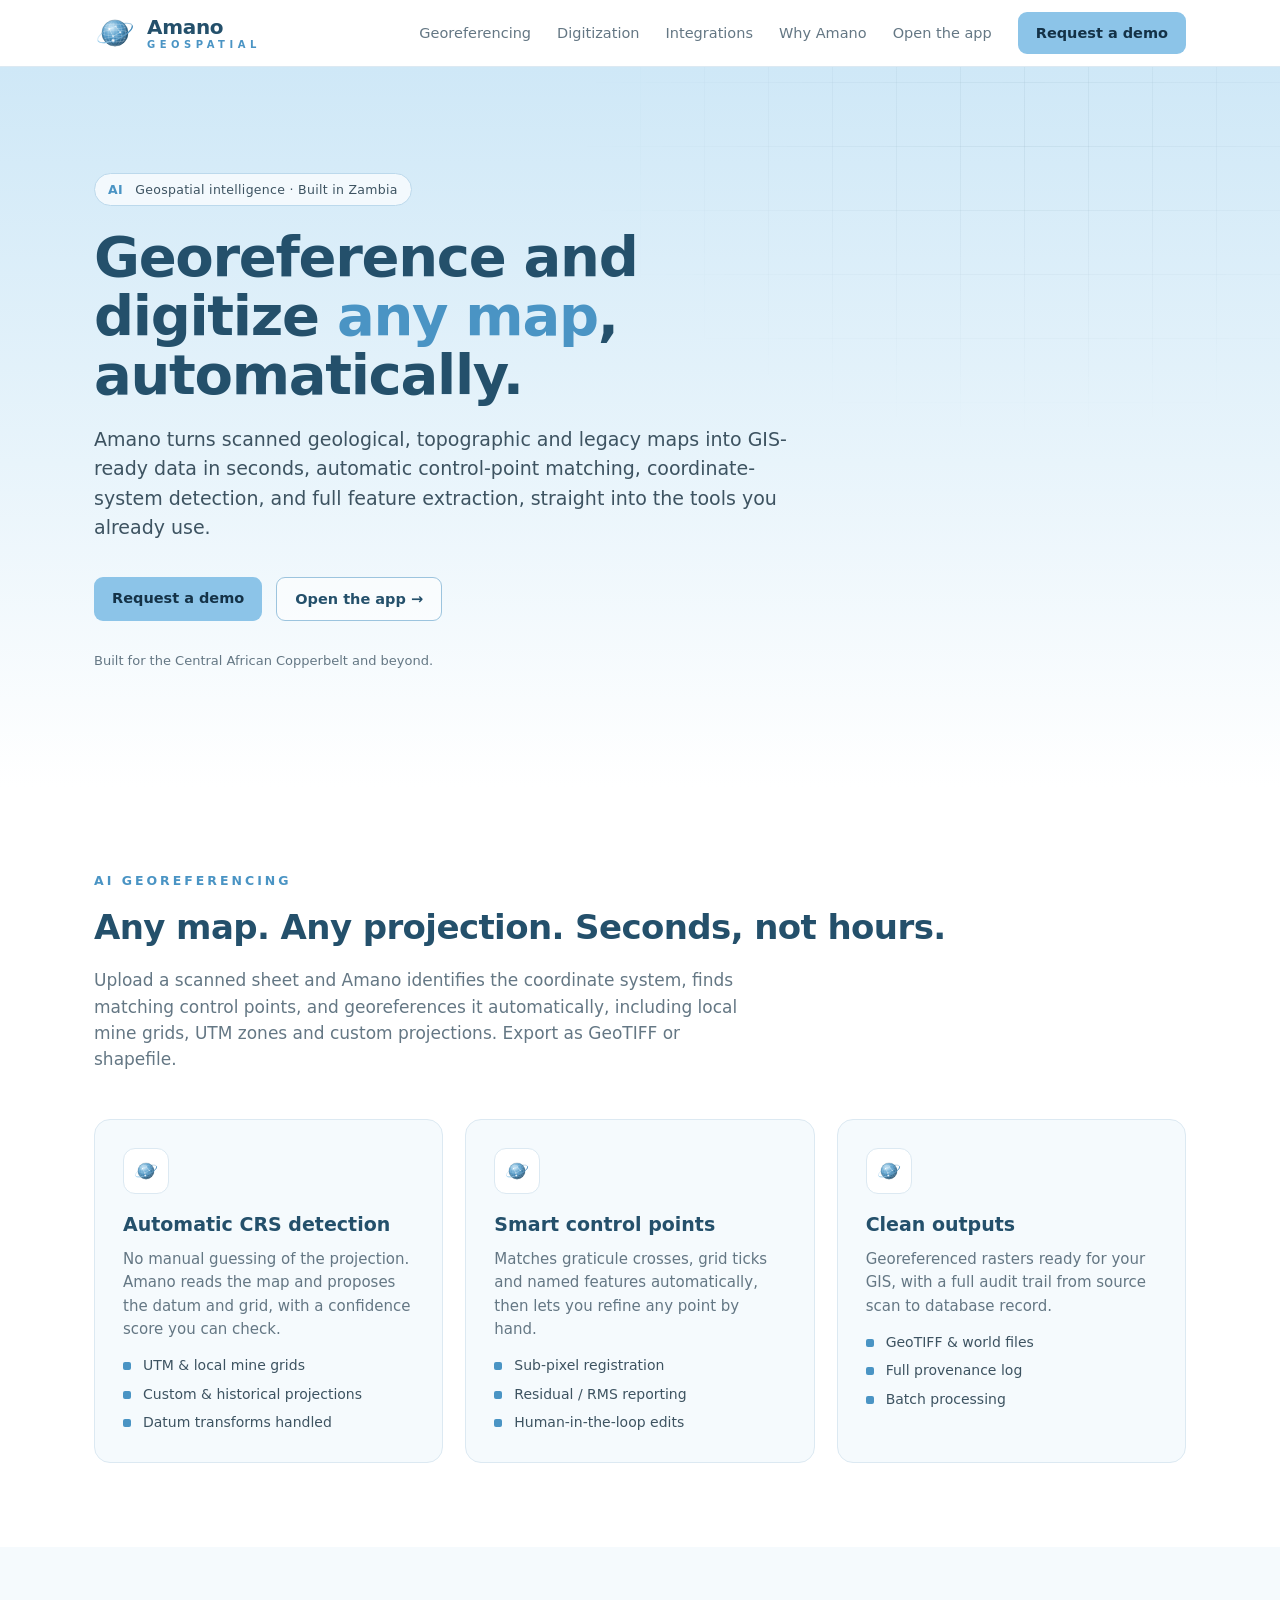
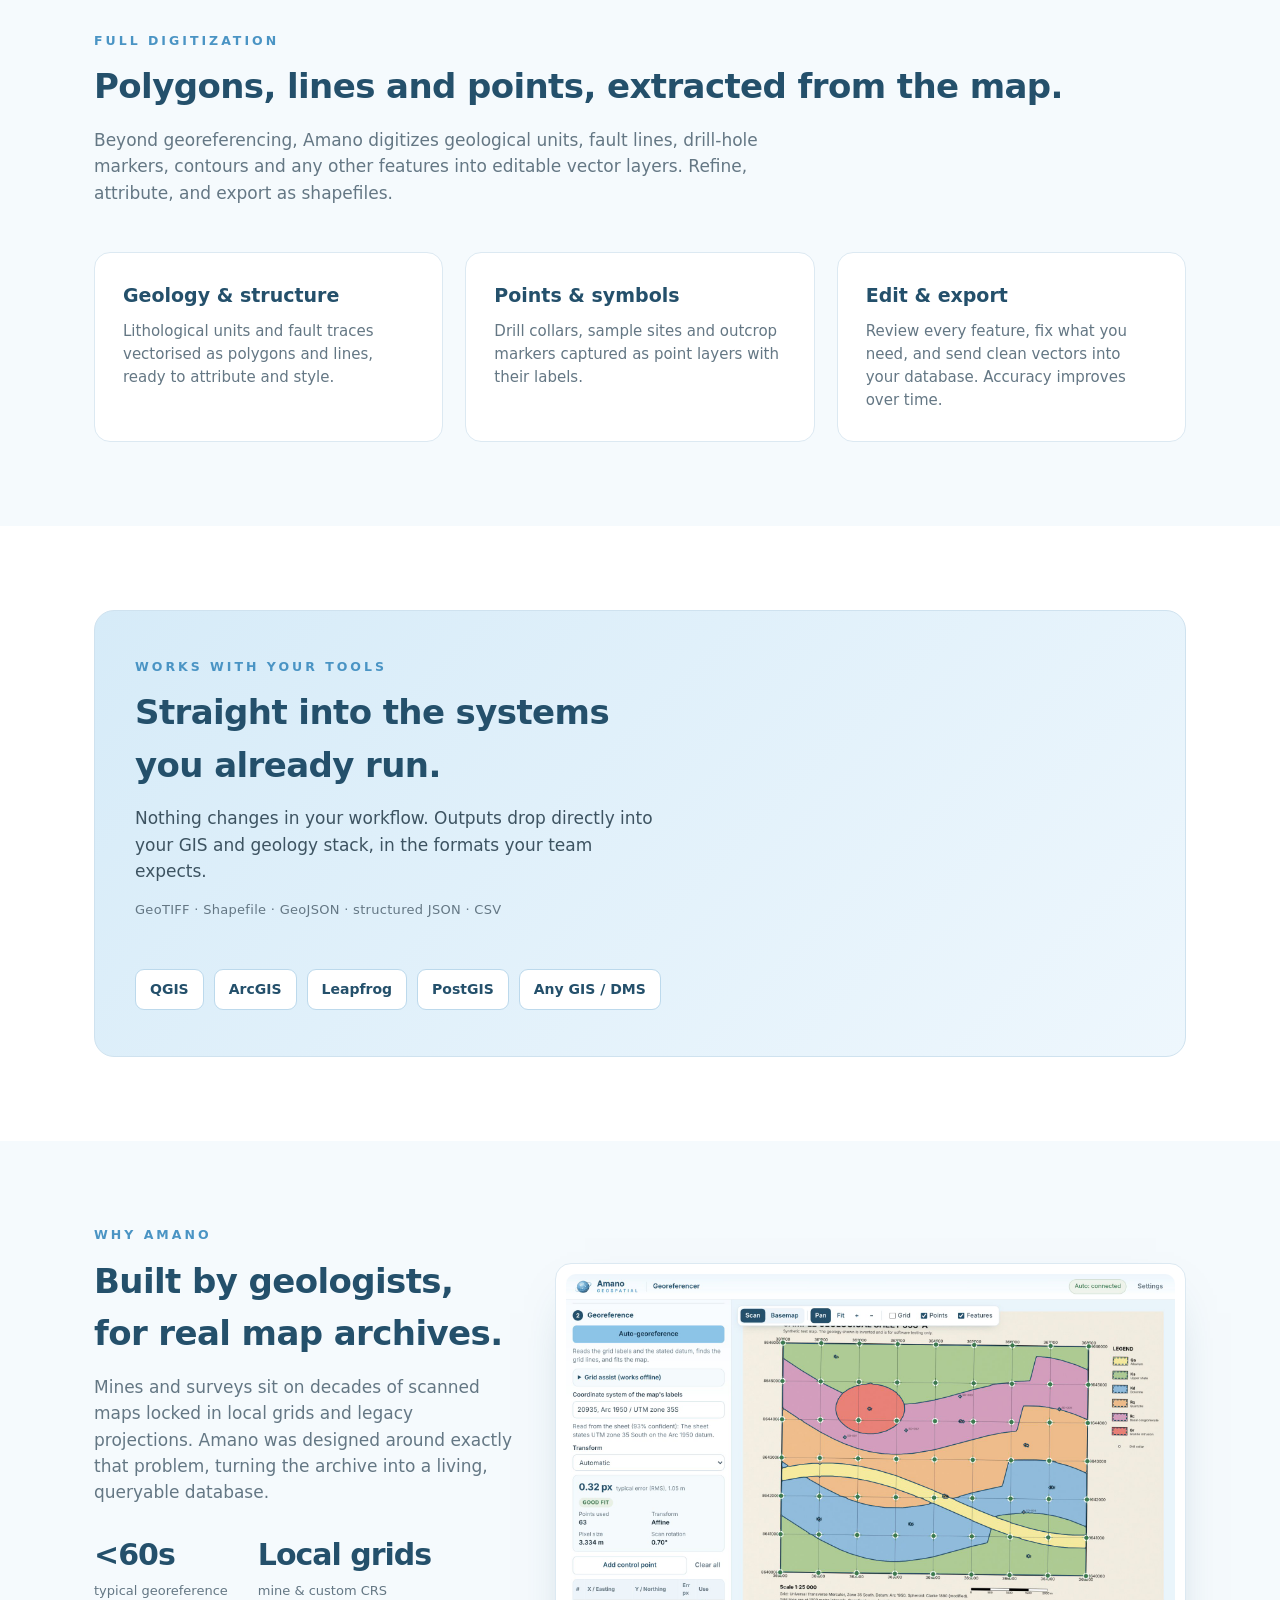
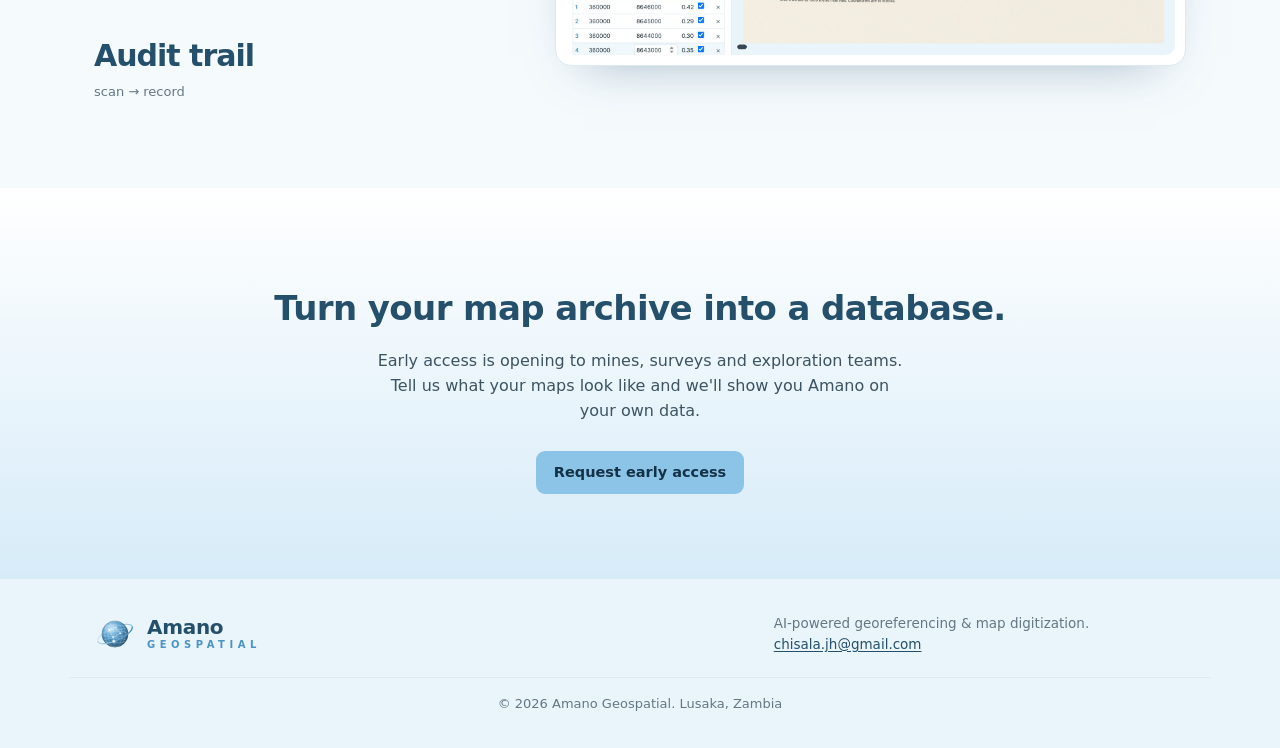
==== commit b37e6df0: "Show a real app screenshot in the Why Amano section Remove the 3D scene, which rendered as two flat " ====
--- a/index.html
+++ b/index.html
@@ -29,7 +29,7 @@
 <meta name="twitter:description" content="Turn scanned geological, topographic and legacy maps into GIS-ready data, automatically.">
 <meta name="twitter:image" content="https://amanogeospatial.com/assets/og-image.png">
 
-<link rel="stylesheet" href="css/style.css">
+<link rel="stylesheet" href="css/style.css?v=202611152336">
 
 <script type="application/ld+json">
 {
@@ -151,19 +151,7 @@
           </div>
         </div>
         <div class="mapcard">
-          <!-- map3d --><div class="scene3d" role="img" aria-label="A scanned geological map floating above shaded terrain, tied to it by control points">
-            <div class="world">
-              <div class="plane ground">
-                <img src="assets/scene-terrain.jpg" alt="" loading="lazy" width="960" height="720">
-                <i class="tie t1"></i><i class="tie t2"></i><i class="tie t3"></i><i class="tie t4"></i>
-              </div>
-              <div class="plane sheet">
-                <img src="assets/scene-sheet.jpg" alt="" loading="lazy" width="960" height="720">
-                <span class="scanline"></span>
-                <b class="cp c1"></b><b class="cp c2"></b><b class="cp c3"></b><b class="cp c4"></b>
-              </div>
-            </div>
-          </div><!-- /map3d -->
+          <a href="app/" title="Open the app"><img class="appshot" src="assets/app-screenshot.jpg" alt="The Amano app with a geological map georeferenced and its units traced as polygons" width="1920" height="1200" loading="lazy"></a>
         </div>
       </div>
     </div>
--- a/css/style.css
+++ b/css/style.css
@@ -131,24 +131,8 @@
 
 footer .wrap.copy{display:block;text-align:center;margin-top:22px;padding-top:16px;border-top:1px solid #dce9f2;font-size:13px}
 
-/* 3D scene: a scanned sheet above shaded terrain (real CSS 3D) */
-.scene3d{position:relative;aspect-ratio:400/280;border-radius:10px;overflow:hidden;container-type:inline-size;perspective:150cqw;perspective-origin:50% 30%;
-  background:linear-gradient(180deg,#d6ebf8 0%,#f3f9fd 70%,#ffffff 100%)}
-.scene3d .world{position:absolute;left:50%;top:60%;width:58%;aspect-ratio:4/3;transform:translate(-50%,-50%) rotateX(58deg) rotateZ(-34deg);transform-style:preserve-3d;--lift:17cqw}
-.scene3d .plane{position:absolute;inset:0;transform-style:preserve-3d}
-.scene3d img{display:block;width:100%;height:100%;object-fit:cover}
-.scene3d .ground{box-shadow:0 0 0 1px #24506b,2.4cqw 2.4cqw 5cqw rgba(28,47,59,.38)}
-.scene3d .ground::after{content:"";position:absolute;inset:0;transform:translateZ(-1.4cqw);background:#5b8fb3;box-shadow:0 0 0 1px #24506b}
-.scene3d .sheet{transform:translateZ(var(--lift));animation:sc-float 6s ease-in-out infinite;box-shadow:0 0 0 1px rgba(28,47,59,.5)}
-.scene3d .sheet img{opacity:.93}
-.scene3d .tie{position:absolute;width:.5cqw;height:var(--lift);transform-origin:50% 0;transform:rotateX(90deg) rotateY(-34deg);
-  background:repeating-linear-gradient(180deg,#24506b 0 .9cqw,transparent .9cqw 1.7cqw);animation:sc-flow 1.2s linear infinite}
-.scene3d .t1{left:0;top:0}.scene3d .t2{right:0;top:0}.scene3d .t3{right:0;top:100%}.scene3d .t4{left:0;top:100%}
-.scene3d .cp{position:absolute;width:2.6cqw;height:2.6cqw;margin:-1.3cqw;border-radius:50%;background:#4a94c4;border:.45cqw solid #fff;box-shadow:0 0 0 .25cqw #24506b,0 0 2.4cqw .6cqw rgba(74,148,196,.8);animation:sc-pulse 2.4s ease-in-out infinite}
-.scene3d .c1{left:0;top:0}.scene3d .c2{left:100%;top:0}.scene3d .c3{left:100%;top:100%}.scene3d .c4{left:0;top:100%}
-.scene3d .scanline{position:absolute;left:0;right:0;top:0;height:7%;background:linear-gradient(180deg,transparent,rgba(140,196,232,.55) 70%,#ffffff);border-bottom:.35cqw solid #4a94c4;animation:sc-scan 5s ease-in-out infinite}
-@keyframes sc-float{0%,100%{transform:translateZ(var(--lift))}50%{transform:translateZ(calc(var(--lift) + 1.6cqw))}}
-@keyframes sc-scan{0%,100%{top:0}50%{top:93%}}
-@keyframes sc-pulse{0%,100%{opacity:1}50%{opacity:.55}}
-@keyframes sc-flow{to{background-position:0 1.7cqw}}
-@media (prefers-reduced-motion:reduce){.scene3d .sheet,.scene3d .tie,.scene3d .cp,.scene3d .scanline{animation:none}}
+/* product screenshot in the "Why Amano" section */
+.mapcard a{display:block}
+.mapcard .appshot{display:block;width:100%;height:auto;border-radius:10px}
+.why .two{grid-template-columns:.8fr 1.2fr}
+@media(max-width:860px){.why .two{grid-template-columns:1fr}}
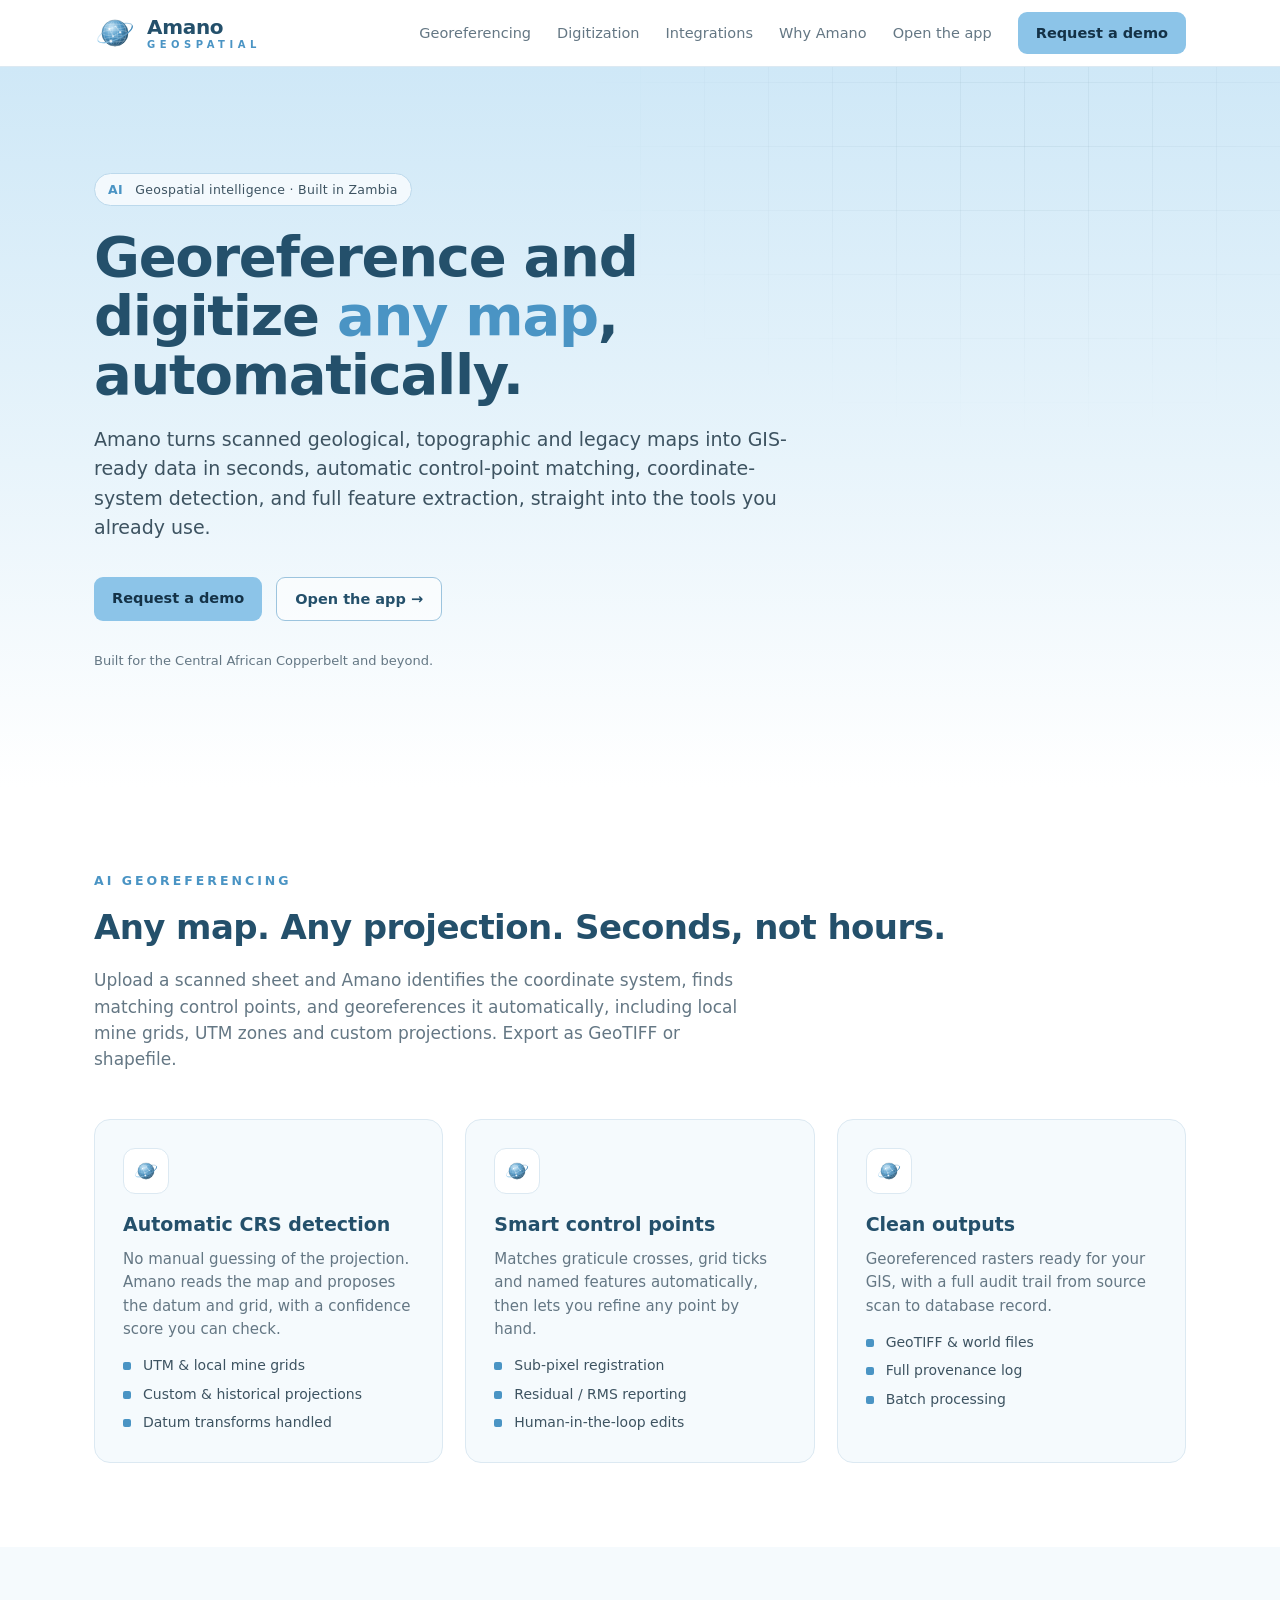
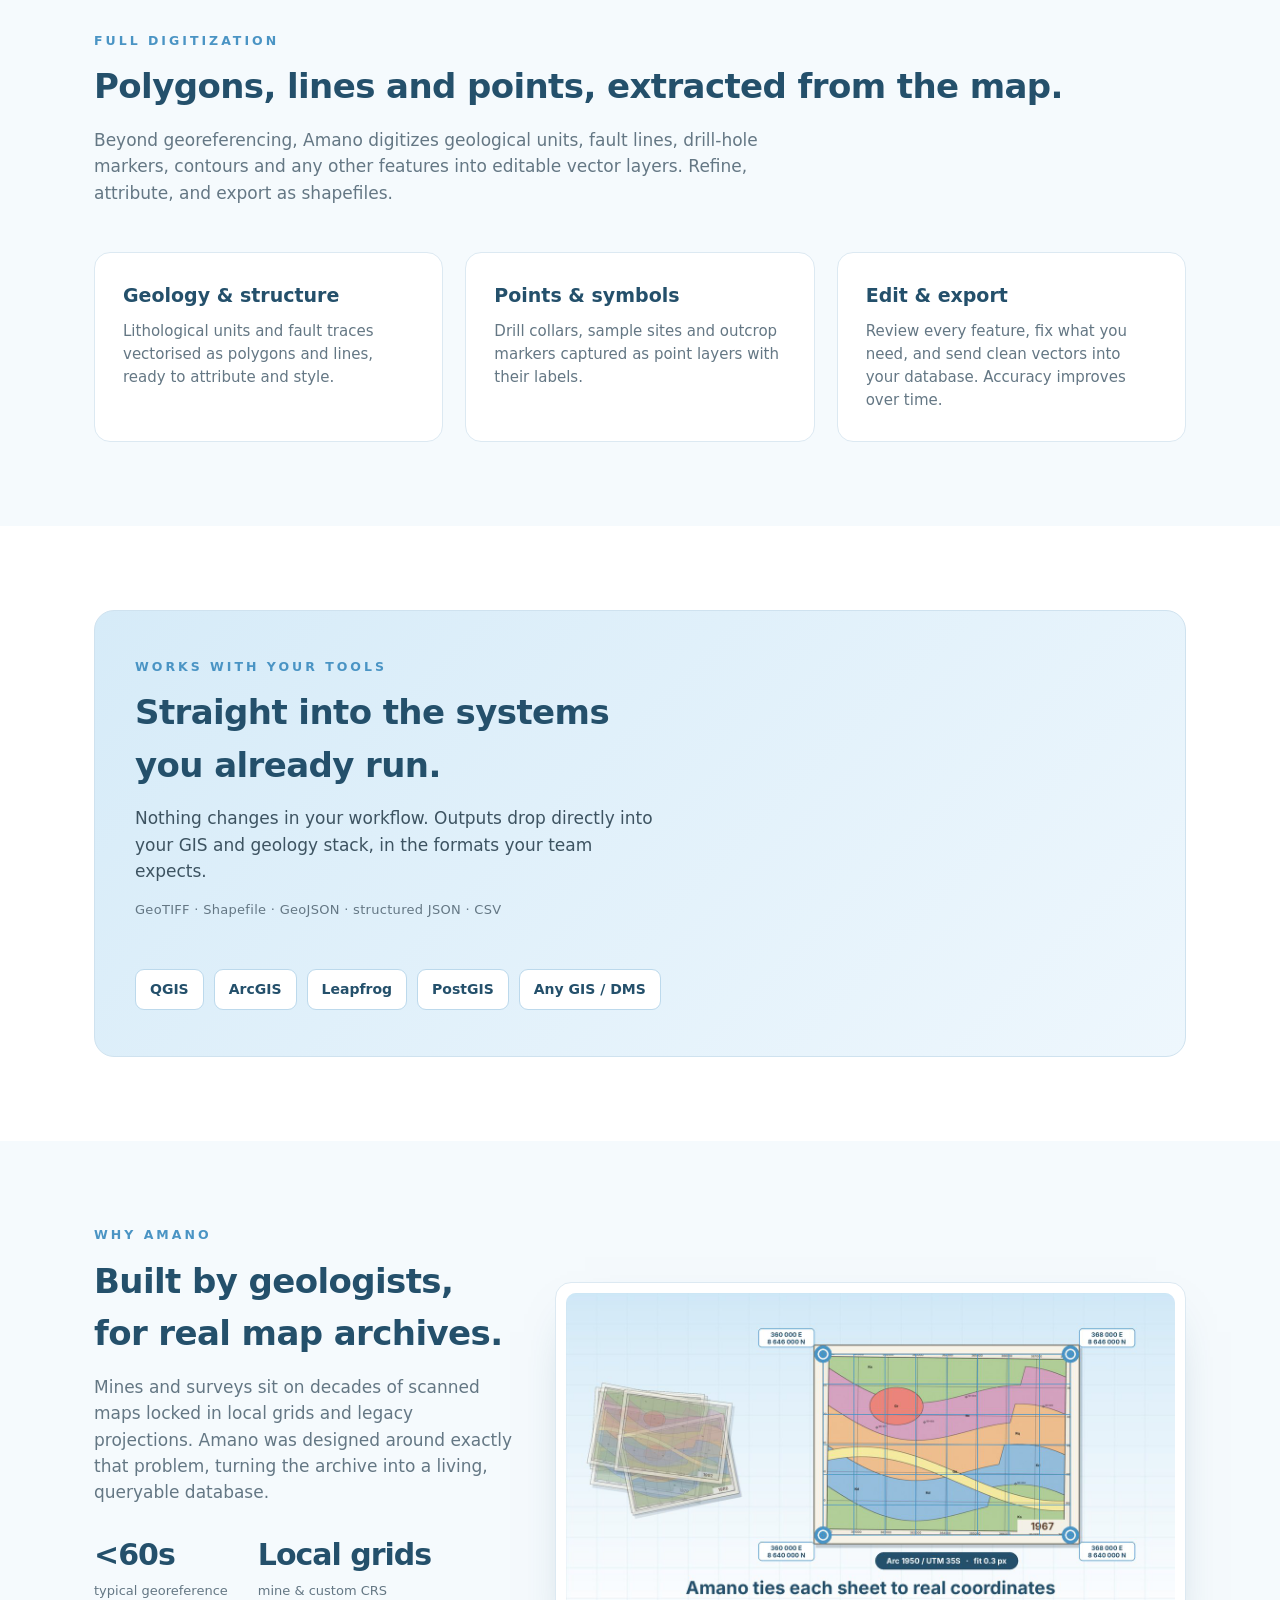
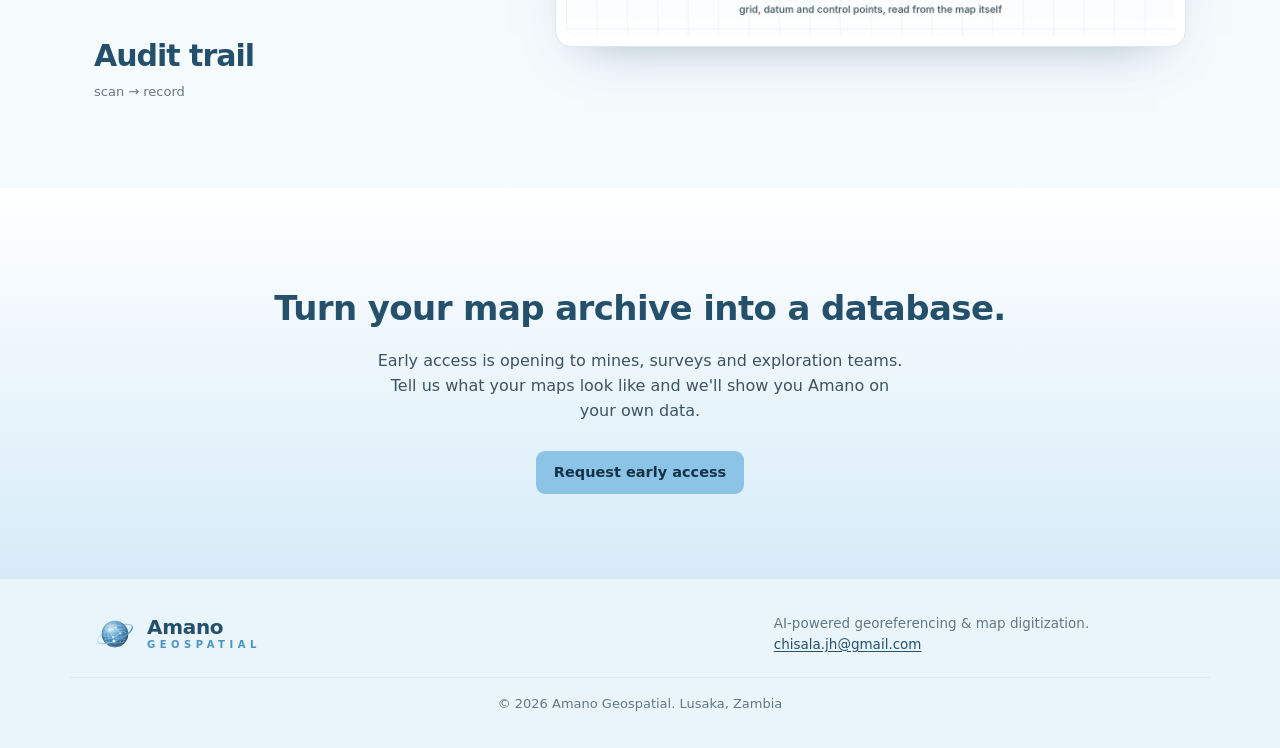
==== commit 35992104: "Replace the Why Amano picture with a short clip A 15-second silent, looping clip tells the section's" ====
--- a/index.html
+++ b/index.html
@@ -29,7 +29,7 @@
 <meta name="twitter:description" content="Turn scanned geological, topographic and legacy maps into GIS-ready data, automatically.">
 <meta name="twitter:image" content="https://amanogeospatial.com/assets/og-image.png">
 
-<link rel="stylesheet" href="css/style.css?v=202611152336">
+<link rel="stylesheet" href="css/style.css?v=202611152344">
 
 <script type="application/ld+json">
 {
@@ -151,7 +151,7 @@
           </div>
         </div>
         <div class="mapcard">
-          <a href="app/" title="Open the app"><img class="appshot" src="assets/app-screenshot.jpg" alt="The Amano app with a geological map georeferenced and its units traced as polygons" width="1920" height="1200" loading="lazy"></a>
+          <video class="clip" src="assets/archive-to-database.mp4" poster="assets/archive-to-database-poster.jpg" width="1280" height="720" autoplay muted loop playsinline preload="metadata" aria-label="Short clip: a pile of scanned maps is tied to real coordinates and becomes a searchable archive"></video>
         </div>
       </div>
     </div>
--- a/css/style.css
+++ b/css/style.css
@@ -131,8 +131,7 @@
 
 footer .wrap.copy{display:block;text-align:center;margin-top:22px;padding-top:16px;border-top:1px solid #dce9f2;font-size:13px}
 
-/* product screenshot in the "Why Amano" section */
-.mapcard a{display:block}
-.mapcard .appshot{display:block;width:100%;height:auto;border-radius:10px}
+/* short clip in the "Why Amano" section */
+.mapcard .clip{display:block;width:100%;height:auto;border-radius:10px;background:#eaf4fb}
 .why .two{grid-template-columns:.8fr 1.2fr}
 @media(max-width:860px){.why .two{grid-template-columns:1fr}}
